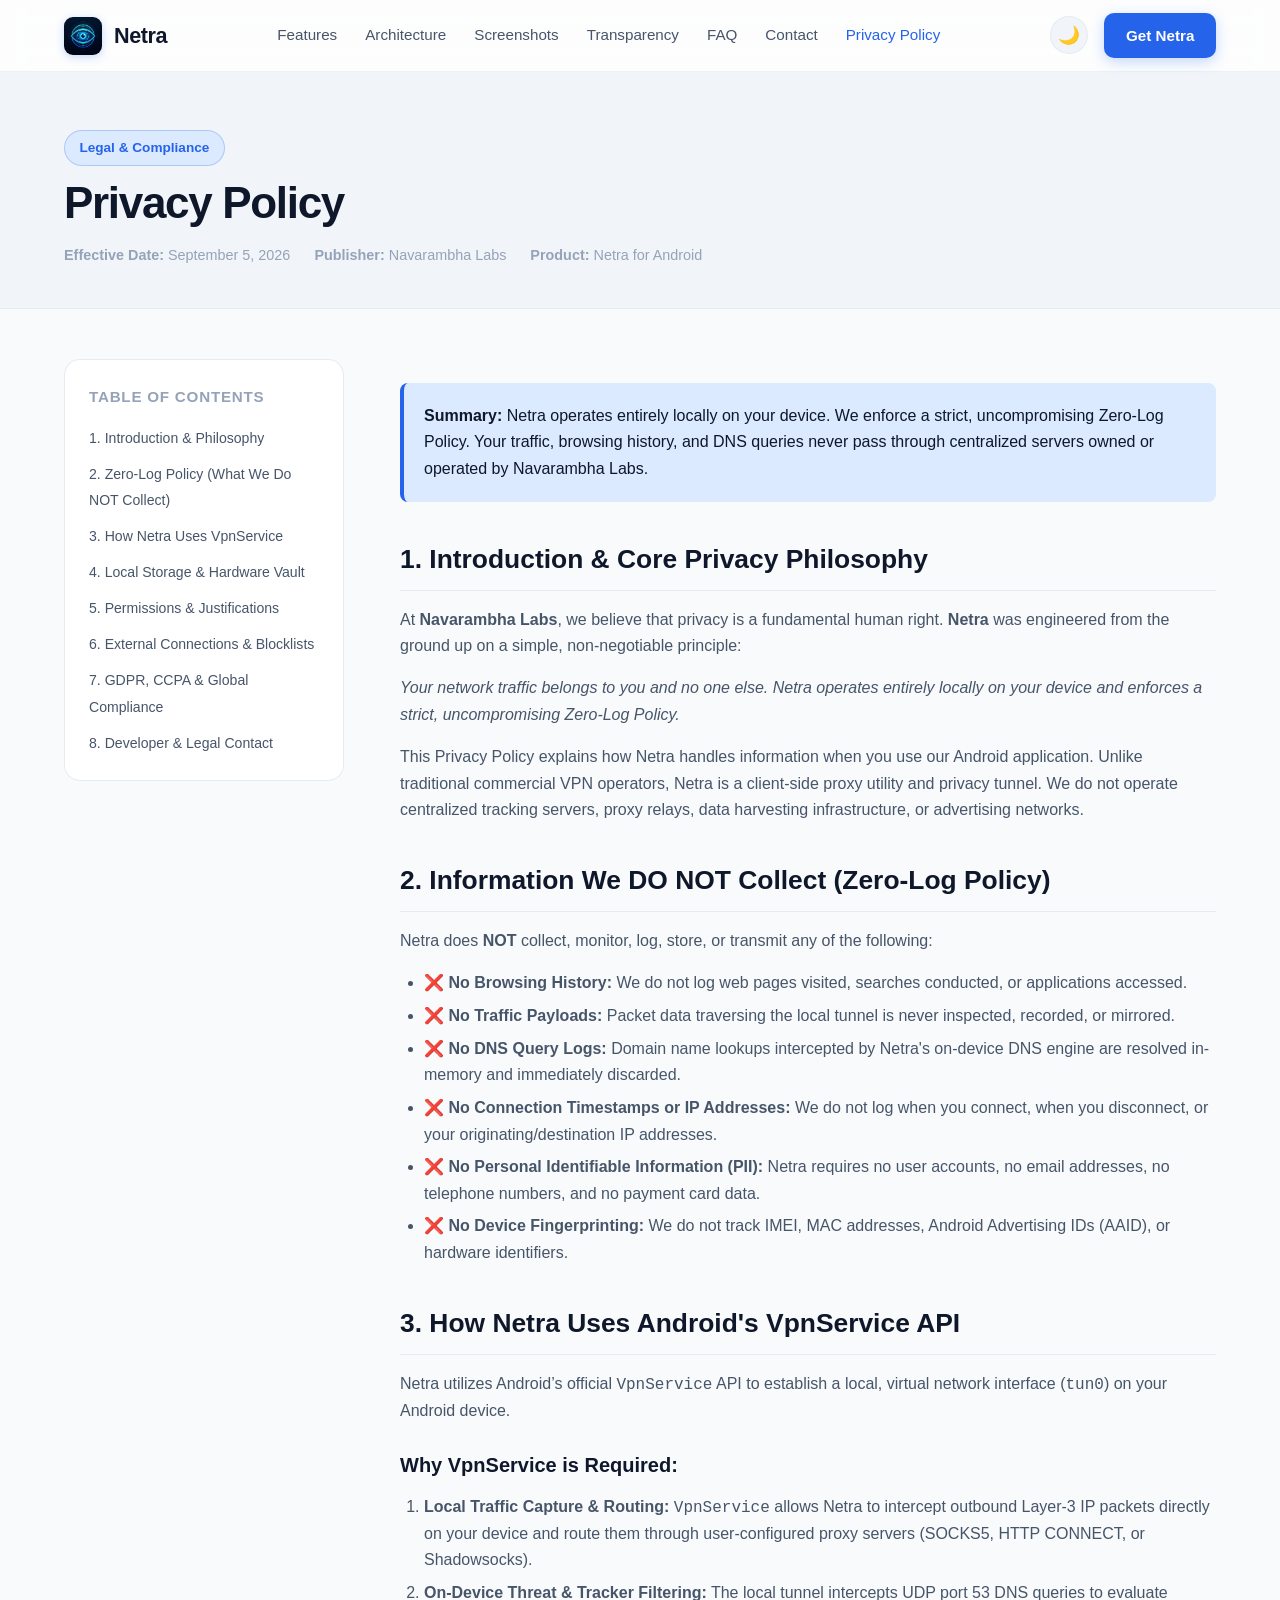
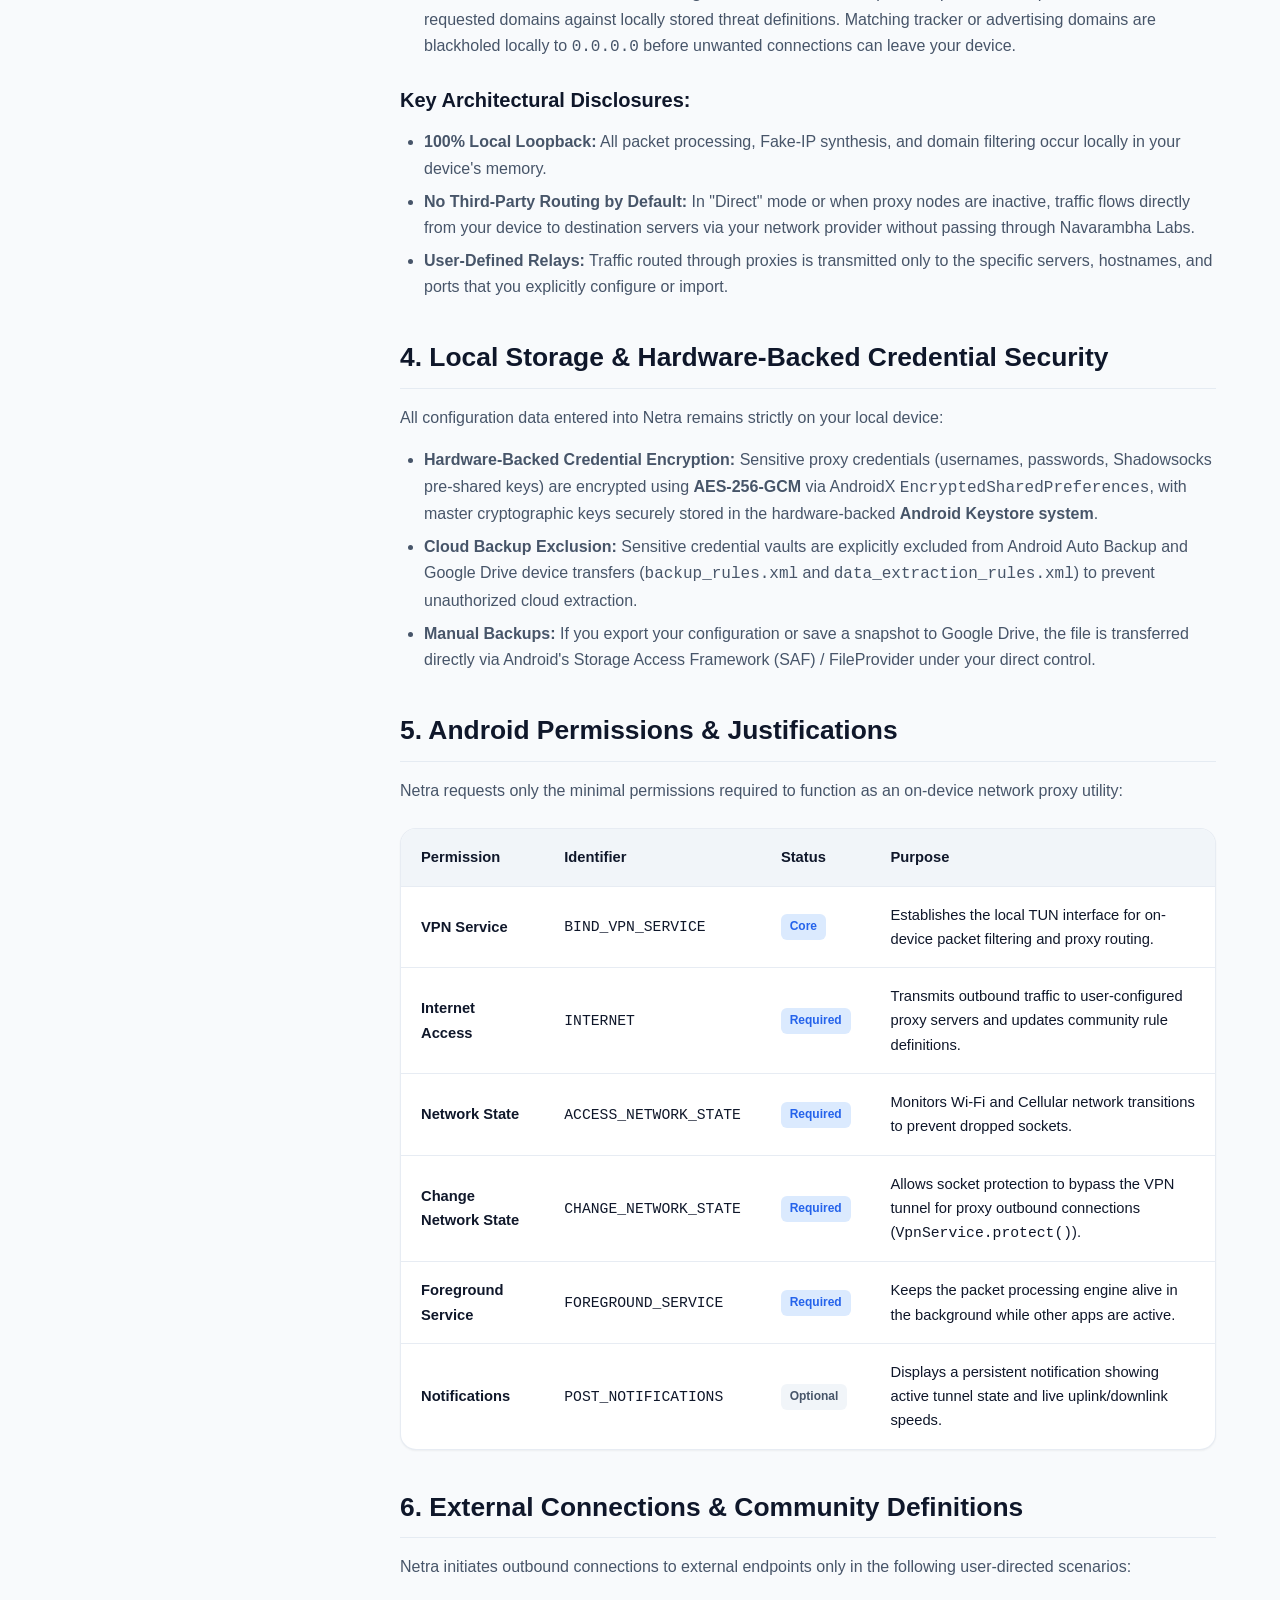
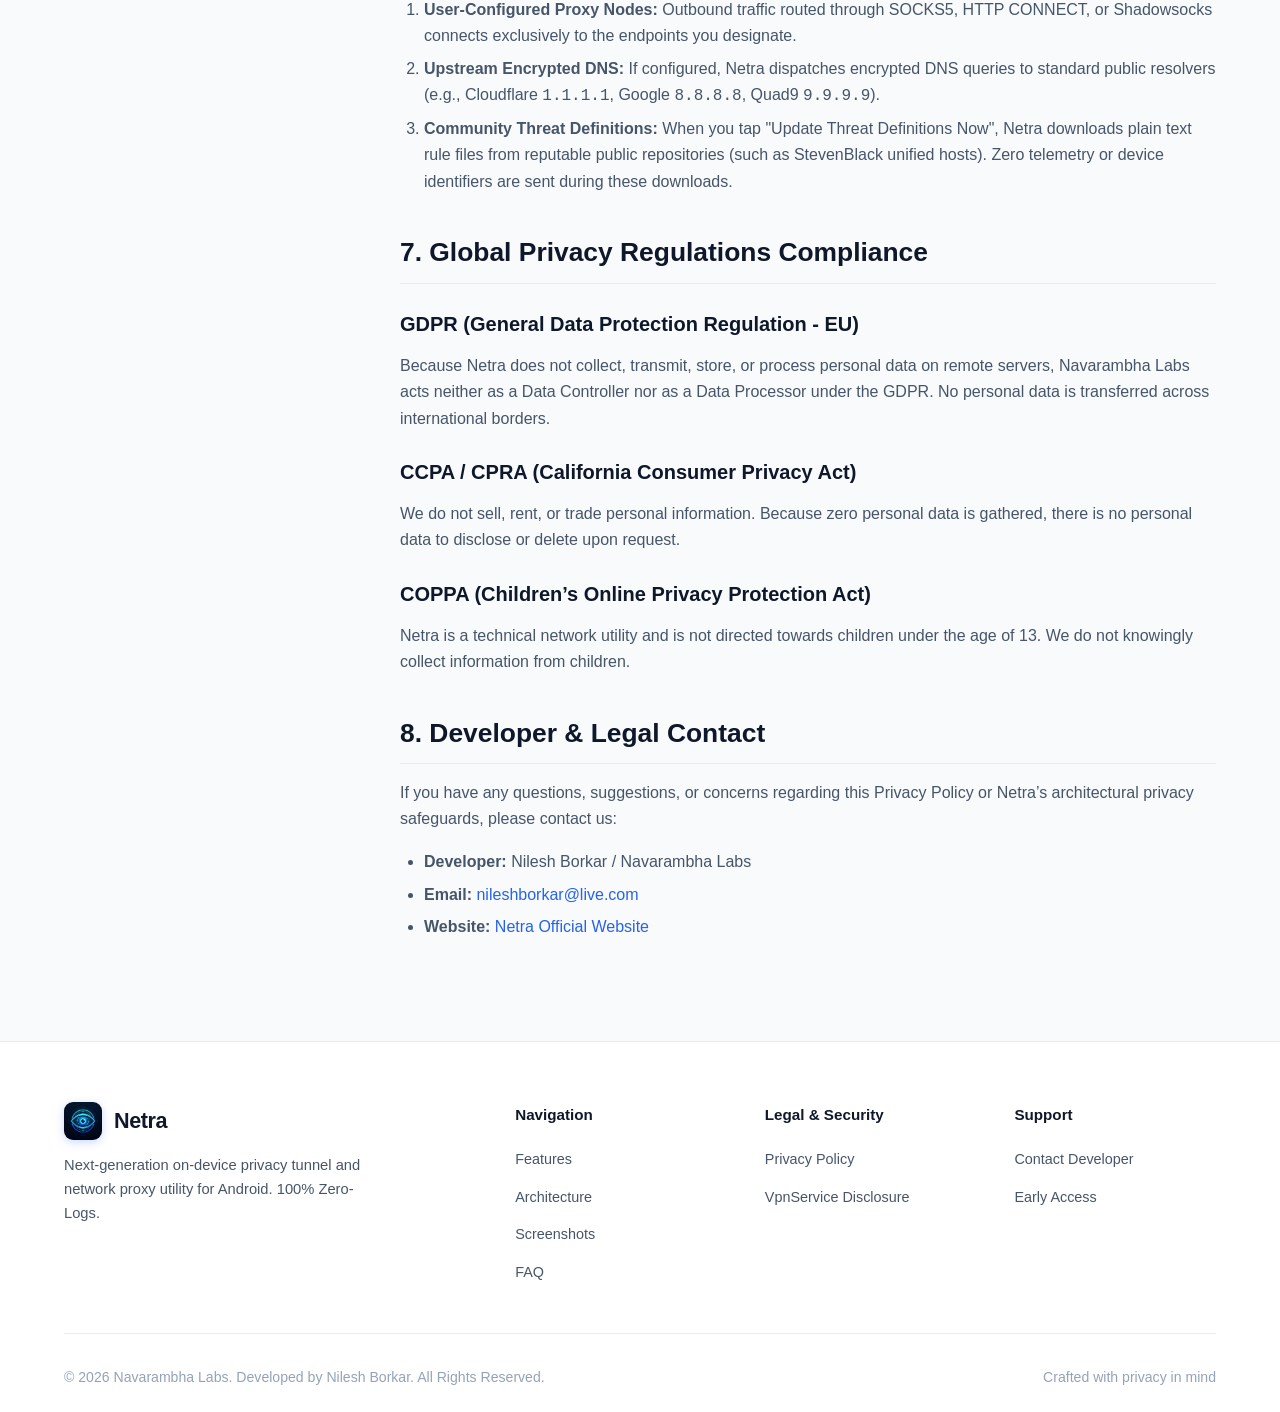
==== privacy.html @ 2120c1e3 "feat: initial release of Netra official website and privacy policy" ====
<!DOCTYPE html>
<html lang="en">
<head>
  <meta charset="UTF-8">
  <meta name="viewport" content="width=device-width, initial-scale=1.0">
  <title>Privacy Policy — Netra Privacy Tunnel & Network Proxy</title>
  <meta name="description" content="Official Privacy Policy for Netra — on-device privacy tunnel and network proxy utility for Android. Explaining our strict Zero-Logs guarantee and VpnService usage.">
  <meta name="robots" content="index, follow">
  <meta name="author" content="Navarambha Labs">
  <link rel="canonical" href="https://nborkar88.github.io/netra-site/privacy.html">

  <!-- Open Graph -->
  <meta property="og:type" content="website">
  <meta property="og:title" content="Netra Privacy Policy — Zero-Logs & On-Device Security">
  <meta property="og:description" content="Netra operates 100% locally on your device with hardware credential encryption and strict zero logging.">
  <meta property="og:url" content="https://nborkar88.github.io/netra-site/privacy.html">
  <meta property="og:image" content="https://nborkar88.github.io/netra-site/assets/icon_512.png">

  <!-- Favicon -->
  <link rel="icon" type="image/png" href="assets/icon_512.png">
  <link rel="stylesheet" href="css/style.css">
</head>
<body>

  <!-- Navigation Bar -->
  <header class="navbar">
    <div class="container">
      <a href="index.html" class="brand">
        <img src="assets/icon_512.png" alt="Netra Icon" class="brand-icon">
        <span>Netra</span>
      </a>

      <nav>
        <ul class="nav-links" id="navLinks">
          <li><a href="index.html#features">Features</a></li>
          <li><a href="index.html#architecture">Architecture</a></li>
          <li><a href="index.html#screenshots">Screenshots</a></li>
          <li><a href="index.html#transparency">Transparency</a></li>
          <li><a href="index.html#faq">FAQ</a></li>
          <li><a href="index.html#contact">Contact</a></li>
          <li><a href="privacy.html" class="active">Privacy Policy</a></li>
        </ul>
      </nav>

      <div class="nav-actions">
        <button id="themeToggleBtn" class="theme-toggle-btn" aria-label="Toggle Theme">🌙</button>
        <a href="index.html#download" class="btn btn-primary">Get Netra</a>
        <button id="mobileToggle" class="mobile-toggle" aria-label="Toggle navigation">☰</button>
      </div>
    </div>
  </header>

  <!-- Legal Header -->
  <section class="legal-header">
    <div class="container">
      <div class="badge-pill">Legal & Compliance</div>
      <h1 class="hero-title" style="margin-top: 0.75rem; font-size: 2.75rem;">Privacy Policy</h1>
      <div class="legal-meta">
        <span><strong>Effective Date:</strong> September 5, 2026</span>
        <span><strong>Publisher:</strong> Navarambha Labs</span>
        <span><strong>Product:</strong> Netra for Android</span>
      </div>
    </div>
  </section>

  <!-- Legal Body -->
  <main class="legal-body">
    <div class="container">
      <div class="legal-grid">
        
        <!-- Table of Contents Sticky Sidebar -->
        <aside class="legal-toc">
          <h4>Table of Contents</h4>
          <ul>
            <li><a href="#intro">1. Introduction & Philosophy</a></li>
            <li><a href="#zerolog">2. Zero-Log Policy (What We Do NOT Collect)</a></li>
            <li><a href="#vpnservice">3. How Netra Uses VpnService</a></li>
            <li><a href="#security">4. Local Storage & Hardware Vault</a></li>
            <li><a href="#permissions">5. Permissions & Justifications</a></li>
            <li><a href="#thirdparty">6. External Connections & Blocklists</a></li>
            <li><a href="#regulations">7. GDPR, CCPA & Global Compliance</a></li>
            <li><a href="#contact">8. Developer & Legal Contact</a></li>
          </ul>
        </aside>

        <!-- Content Area -->
        <article class="legal-content">
          
          <div class="callout-box">
            <strong>Summary:</strong> Netra operates entirely locally on your device. We enforce a strict, uncompromising Zero-Log Policy. Your traffic, browsing history, and DNS queries never pass through centralized servers owned or operated by Navarambha Labs.
          </div>

          <h2 id="intro">1. Introduction & Core Privacy Philosophy</h2>
          <p>At <strong>Navarambha Labs</strong>, we believe that privacy is a fundamental human right. <strong>Netra</strong> was engineered from the ground up on a simple, non-negotiable principle:</p>
          <p><em>Your network traffic belongs to you and no one else. Netra operates entirely locally on your device and enforces a strict, uncompromising Zero-Log Policy.</em></p>
          <p>This Privacy Policy explains how Netra handles information when you use our Android application. Unlike traditional commercial VPN operators, Netra is a client-side proxy utility and privacy tunnel. We do not operate centralized tracking servers, proxy relays, data harvesting infrastructure, or advertising networks.</p>

          <h2 id="zerolog">2. Information We DO NOT Collect (Zero-Log Policy)</h2>
          <p>Netra does <strong>NOT</strong> collect, monitor, log, store, or transmit any of the following:</p>
          <ul>
            <li>❌ <strong>No Browsing History:</strong> We do not log web pages visited, searches conducted, or applications accessed.</li>
            <li>❌ <strong>No Traffic Payloads:</strong> Packet data traversing the local tunnel is never inspected, recorded, or mirrored.</li>
            <li>❌ <strong>No DNS Query Logs:</strong> Domain name lookups intercepted by Netra's on-device DNS engine are resolved in-memory and immediately discarded.</li>
            <li>❌ <strong>No Connection Timestamps or IP Addresses:</strong> We do not log when you connect, when you disconnect, or your originating/destination IP addresses.</li>
            <li>❌ <strong>No Personal Identifiable Information (PII):</strong> Netra requires no user accounts, no email addresses, no telephone numbers, and no payment card data.</li>
            <li>❌ <strong>No Device Fingerprinting:</strong> We do not track IMEI, MAC addresses, Android Advertising IDs (AAID), or hardware identifiers.</li>
          </ul>

          <h2 id="vpnservice">3. How Netra Uses Android's VpnService API</h2>
          <p>Netra utilizes Android’s official <code>VpnService</code> API to establish a local, virtual network interface (<code>tun0</code>) on your Android device.</p>
          
          <h3>Why VpnService is Required:</h3>
          <ol>
            <li><strong>Local Traffic Capture & Routing:</strong> <code>VpnService</code> allows Netra to intercept outbound Layer-3 IP packets directly on your device and route them through user-configured proxy servers (SOCKS5, HTTP CONNECT, or Shadowsocks).</li>
            <li><strong>On-Device Threat & Tracker Filtering:</strong> The local tunnel intercepts UDP port 53 DNS queries to evaluate requested domains against locally stored threat definitions. Matching tracker or advertising domains are blackholed locally to <code>0.0.0.0</code> before unwanted connections can leave your device.</li>
          </ol>

          <h3>Key Architectural Disclosures:</h3>
          <ul>
            <li><strong>100% Local Loopback:</strong> All packet processing, Fake-IP synthesis, and domain filtering occur locally in your device's memory.</li>
            <li><strong>No Third-Party Routing by Default:</strong> In "Direct" mode or when proxy nodes are inactive, traffic flows directly from your device to destination servers via your network provider without passing through Navarambha Labs.</li>
            <li><strong>User-Defined Relays:</strong> Traffic routed through proxies is transmitted only to the specific servers, hostnames, and ports that you explicitly configure or import.</li>
          </ul>

          <h2 id="security">4. Local Storage & Hardware-Backed Credential Security</h2>
          <p>All configuration data entered into Netra remains strictly on your local device:</p>
          <ul>
            <li><strong>Hardware-Backed Credential Encryption:</strong> Sensitive proxy credentials (usernames, passwords, Shadowsocks pre-shared keys) are encrypted using <strong>AES-256-GCM</strong> via AndroidX <code>EncryptedSharedPreferences</code>, with master cryptographic keys securely stored in the hardware-backed <strong>Android Keystore system</strong>.</li>
            <li><strong>Cloud Backup Exclusion:</strong> Sensitive credential vaults are explicitly excluded from Android Auto Backup and Google Drive device transfers (<code>backup_rules.xml</code> and <code>data_extraction_rules.xml</code>) to prevent unauthorized cloud extraction.</li>
            <li><strong>Manual Backups:</strong> If you export your configuration or save a snapshot to Google Drive, the file is transferred directly via Android's Storage Access Framework (SAF) / FileProvider under your direct control.</li>
          </ul>

          <h2 id="permissions">5. Android Permissions & Justifications</h2>
          <p>Netra requests only the minimal permissions required to function as an on-device network proxy utility:</p>

          <div class="table-wrapper">
            <table>
              <thead>
                <tr>
                  <th>Permission</th>
                  <th>Identifier</th>
                  <th>Status</th>
                  <th>Purpose</th>
                </tr>
              </thead>
              <tbody>
                <tr>
                  <td><strong>VPN Service</strong></td>
                  <td><code>BIND_VPN_SERVICE</code></td>
                  <td><span class="badge-tag badge-required">Core</span></td>
                  <td>Establishes the local TUN interface for on-device packet filtering and proxy routing.</td>
                </tr>
                <tr>
                  <td><strong>Internet Access</strong></td>
                  <td><code>INTERNET</code></td>
                  <td><span class="badge-tag badge-required">Required</span></td>
                  <td>Transmits outbound traffic to user-configured proxy servers and updates community rule definitions.</td>
                </tr>
                <tr>
                  <td><strong>Network State</strong></td>
                  <td><code>ACCESS_NETWORK_STATE</code></td>
                  <td><span class="badge-tag badge-required">Required</span></td>
                  <td>Monitors Wi-Fi and Cellular network transitions to prevent dropped sockets.</td>
                </tr>
                <tr>
                  <td><strong>Change Network State</strong></td>
                  <td><code>CHANGE_NETWORK_STATE</code></td>
                  <td><span class="badge-tag badge-required">Required</span></td>
                  <td>Allows socket protection to bypass the VPN tunnel for proxy outbound connections (<code>VpnService.protect()</code>).</td>
                </tr>
                <tr>
                  <td><strong>Foreground Service</strong></td>
                  <td><code>FOREGROUND_SERVICE</code></td>
                  <td><span class="badge-tag badge-required">Required</span></td>
                  <td>Keeps the packet processing engine alive in the background while other apps are active.</td>
                </tr>
                <tr>
                  <td><strong>Notifications</strong></td>
                  <td><code>POST_NOTIFICATIONS</code></td>
                  <td><span class="badge-tag badge-optional">Optional</span></td>
                  <td>Displays a persistent notification showing active tunnel state and live uplink/downlink speeds.</td>
                </tr>
              </tbody>
            </table>
          </div>

          <h2 id="thirdparty">6. External Connections & Community Definitions</h2>
          <p>Netra initiates outbound connections to external endpoints only in the following user-directed scenarios:</p>
          <ol>
            <li><strong>User-Configured Proxy Nodes:</strong> Outbound traffic routed through SOCKS5, HTTP CONNECT, or Shadowsocks connects exclusively to the endpoints you designate.</li>
            <li><strong>Upstream Encrypted DNS:</strong> If configured, Netra dispatches encrypted DNS queries to standard public resolvers (e.g., Cloudflare <code>1.1.1.1</code>, Google <code>8.8.8.8</code>, Quad9 <code>9.9.9.9</code>).</li>
            <li><strong>Community Threat Definitions:</strong> When you tap "Update Threat Definitions Now", Netra downloads plain text rule files from reputable public repositories (such as StevenBlack unified hosts). Zero telemetry or device identifiers are sent during these downloads.</li>
          </ol>

          <h2 id="regulations">7. Global Privacy Regulations Compliance</h2>
          
          <h3>GDPR (General Data Protection Regulation - EU)</h3>
          <p>Because Netra does not collect, transmit, store, or process personal data on remote servers, Navarambha Labs acts neither as a Data Controller nor as a Data Processor under the GDPR. No personal data is transferred across international borders.</p>

          <h3>CCPA / CPRA (California Consumer Privacy Act)</h3>
          <p>We do not sell, rent, or trade personal information. Because zero personal data is gathered, there is no personal data to disclose or delete upon request.</p>

          <h3>COPPA (Children’s Online Privacy Protection Act)</h3>
          <p>Netra is a technical network utility and is not directed towards children under the age of 13. We do not knowingly collect information from children.</p>

          <h2 id="contact">8. Developer & Legal Contact</h2>
          <p>If you have any questions, suggestions, or concerns regarding this Privacy Policy or Netra’s architectural privacy safeguards, please contact us:</p>
          <ul>
            <li><strong>Developer:</strong> Nilesh Borkar / Navarambha Labs</li>
            <li><strong>Email:</strong> <a href="mailto:nileshborkar@live.com">nileshborkar@live.com</a></li>
            <li><strong>Website:</strong> <a href="index.html">Netra Official Website</a></li>
          </ul>

        </article>
      </div>
    </div>
  </main>

  <!-- Footer -->
  <footer>
    <div class="container">
      <div class="footer-grid">
        <div class="footer-brand">
          <div class="brand">
            <img src="assets/icon_512.png" alt="Netra Icon" class="brand-icon">
            <span>Netra</span>
          </div>
          <p>Next-generation on-device privacy tunnel and network proxy utility for Android. 100% Zero-Logs.</p>
        </div>

        <div class="footer-col">
          <h5>Navigation</h5>
          <ul>
            <li><a href="index.html#features">Features</a></li>
            <li><a href="index.html#architecture">Architecture</a></li>
            <li><a href="index.html#screenshots">Screenshots</a></li>
            <li><a href="index.html#faq">FAQ</a></li>
          </ul>
        </div>

        <div class="footer-col">
          <h5>Legal & Security</h5>
          <ul>
            <li><a href="privacy.html">Privacy Policy</a></li>
            <li><a href="index.html#transparency">VpnService Disclosure</a></li>
          </ul>
        </div>

        <div class="footer-col">
          <h5>Support</h5>
          <ul>
            <li><a href="mailto:nileshborkar@live.com">Contact Developer</a></li>
            <li><a href="index.html#download">Early Access</a></li>
          </ul>
        </div>
      </div>

      <div class="footer-bottom">
        <p>&copy; 2026 Navarambha Labs. Developed by Nilesh Borkar. All Rights Reserved.</p>
        <p>Crafted with privacy in mind</p>
      </div>
    </div>
  </footer>

  <script src="js/main.js"></script>
</body>
</html>
---- css/style.css ----
/* ==========================================================================
   Netra Official Product Website & Legal Portal Stylesheet
   Author: Navarambha Labs
   ========================================================================== */

:root {
  --primary: #2563eb;
  --primary-hover: #1d4ed8;
  --primary-light: #dbeafe;
  --primary-glow: rgba(37, 99, 235, 0.25);
  --success: #10b981;
  --success-light: #d1fae5;
  --warning: #f59e0b;
  --danger: #ef4444;
  --danger-light: #fee2e2;

  /* Light Mode (Default) */
  --bg: #f8fafc;
  --surface: #ffffff;
  --surface-alt: #f1f5f9;
  --card-bg: rgba(255, 255, 255, 0.85);
  --card-border: rgba(226, 232, 240, 0.8);
  --text-primary: #0f172a;
  --text-secondary: #475569;
  --text-muted: #94a3b8;
  --shadow-sm: 0 1px 2px 0 rgba(0, 0, 0, 0.05);
  --shadow-md: 0 4px 6px -1px rgba(0, 0, 0, 0.08), 0 2px 4px -2px rgba(0, 0, 0, 0.05);
  --shadow-lg: 0 10px 15px -3px rgba(0, 0, 0, 0.08), 0 4px 6px -4px rgba(0, 0, 0, 0.04);
  --shadow-xl: 0 20px 25px -5px rgba(0, 0, 0, 0.1), 0 8px 10px -6px rgba(0, 0, 0, 0.05);
  --nav-bg: rgba(255, 255, 255, 0.82);
  --nav-border: rgba(226, 232, 240, 0.6);
  --code-bg: #e2e8f0;
}

[data-theme="dark"] {
  --bg: #0b0f19;
  --surface: #111827;
  --surface-alt: #1f2937;
  --card-bg: rgba(17, 24, 39, 0.8);
  --card-border: rgba(55, 65, 81, 0.6);
  --text-primary: #f9fafb;
  --text-secondary: #9ca3af;
  --text-muted: #6b7280;
  --shadow-sm: 0 1px 2px 0 rgba(0, 0, 0, 0.5);
  --shadow-md: 0 4px 6px -1px rgba(0, 0, 0, 0.4);
  --shadow-lg: 0 10px 15px -3px rgba(0, 0, 0, 0.5);
  --shadow-xl: 0 20px 25px -5px rgba(0, 0, 0, 0.6);
  --nav-bg: rgba(11, 15, 25, 0.85);
  --nav-border: rgba(31, 41, 55, 0.8);
  --code-bg: #1f2937;
  --primary-light: rgba(37, 99, 235, 0.2);
  --success-light: rgba(16, 185, 129, 0.2);
  --danger-light: rgba(239, 68, 68, 0.2);
}

/* Base Resets */
*, *::before, *::after {
  box-sizing: border-box;
  margin: 0;
  padding: 0;
}

html {
  scroll-behavior: smooth;
  font-size: 16px;
  -webkit-font-smoothing: antialiased;
}

body {
  font-family: -apple-system, BlinkMacSystemFont, "Segoe UI", Roboto, "Helvetica Neue", Arial, sans-serif;
  background-color: var(--bg);
  color: var(--text-primary);
  line-height: 1.65;
  transition: background-color 0.3s ease, color 0.3s ease;
  overflow-x: hidden;
}

a {
  color: var(--primary);
  text-decoration: none;
  transition: color 0.2s ease;
}

a:hover {
  color: var(--primary-hover);
}

img {
  max-width: 100%;
  height: auto;
  display: block;
}

.container {
  width: 100%;
  max-width: 1200px;
  margin: 0 auto;
  padding: 0 1.5rem;
}

/* --------------------------------------------------------------------------
   Navigation Bar
   -------------------------------------------------------------------------- */
.navbar {
  position: fixed;
  top: 0;
  left: 0;
  right: 0;
  height: 72px;
  background: var(--nav-bg);
  backdrop-filter: blur(12px);
  -webkit-backdrop-filter: blur(12px);
  border-bottom: 1px solid var(--nav-border);
  z-index: 1000;
  transition: background 0.3s ease, border-color 0.3s ease;
}

.navbar .container {
  display: flex;
  align-items: center;
  justify-content: space-between;
  height: 100%;
}

.brand {
  display: flex;
  align-items: center;
  gap: 0.75rem;
  font-size: 1.35rem;
  font-weight: 700;
  color: var(--text-primary);
  letter-spacing: -0.02em;
}

.brand-icon {
  width: 38px;
  height: 38px;
  border-radius: 9px;
  box-shadow: 0 2px 8px var(--primary-glow);
}

.nav-links {
  display: flex;
  align-items: center;
  gap: 1.75rem;
  list-style: none;
}

.nav-links a {
  color: var(--text-secondary);
  font-weight: 500;
  font-size: 0.95rem;
  transition: color 0.2s ease;
}

.nav-links a:hover,
.nav-links a.active {
  color: var(--primary);
}

.nav-actions {
  display: flex;
  align-items: center;
  gap: 1rem;
}

.theme-toggle-btn {
  background: var(--surface-alt);
  border: 1px solid var(--card-border);
  color: var(--text-primary);
  width: 38px;
  height: 38px;
  border-radius: 50%;
  display: flex;
  align-items: center;
  justify-content: center;
  cursor: pointer;
  font-size: 1.1rem;
  transition: all 0.2s ease;
}

.theme-toggle-btn:hover {
  background: var(--primary-light);
  color: var(--primary);
}

.btn {
  display: inline-flex;
  align-items: center;
  justify-content: center;
  gap: 0.5rem;
  font-weight: 600;
  font-size: 0.95rem;
  padding: 0.65rem 1.35rem;
  border-radius: 10px;
  cursor: pointer;
  transition: all 0.2s ease;
  text-decoration: none;
  border: none;
}

.btn-primary {
  background: var(--primary);
  color: #ffffff !important;
  box-shadow: 0 4px 14px var(--primary-glow);
}

.btn-primary:hover {
  background: var(--primary-hover);
  transform: translateY(-1px);
  box-shadow: 0 6px 18px var(--primary-glow);
}

.btn-secondary {
  background: var(--surface);
  color: var(--text-primary);
  border: 1px solid var(--card-border);
}

.btn-secondary:hover {
  background: var(--surface-alt);
  border-color: var(--text-muted);
}

.btn-outline {
  background: transparent;
  color: var(--primary);
  border: 1.5px solid var(--primary);
}

.btn-outline:hover {
  background: var(--primary-light);
}

.mobile-toggle {
  display: none;
  background: transparent;
  border: none;
  color: var(--text-primary);
  font-size: 1.5rem;
  cursor: pointer;
}

/* --------------------------------------------------------------------------
   Hero Section
   -------------------------------------------------------------------------- */
.hero {
  padding: 140px 0 80px;
  position: relative;
  overflow: hidden;
}

.hero::before {
  content: "";
  position: absolute;
  top: -150px;
  right: -100px;
  width: 500px;
  height: 500px;
  border-radius: 50%;
  background: radial-gradient(circle, var(--primary-glow) 0%, transparent 70%);
  pointer-events: none;
  z-index: 0;
}

.hero-grid {
  display: grid;
  grid-template-columns: 1.15fr 0.85fr;
  gap: 3.5rem;
  align-items: center;
  position: relative;
  z-index: 1;
}

.hero-content {
  display: flex;
  flex-direction: column;
  gap: 1.5rem;
}

.badge-pill {
  display: inline-flex;
  align-items: center;
  gap: 0.5rem;
  padding: 0.35rem 0.9rem;
  background: var(--primary-light);
  color: var(--primary);
  font-size: 0.85rem;
  font-weight: 600;
  border-radius: 9999px;
  width: fit-content;
  border: 1px solid var(--primary-glow);
}

.hero-title {
  font-size: 3.25rem;
  font-weight: 800;
  line-height: 1.15;
  letter-spacing: -0.03em;
}

.gradient-text {
  background: linear-gradient(135deg, #2563eb 0%, #6366f1 50%, #10b981 100%);
  -webkit-background-clip: text;
  -webkit-text-fill-color: transparent;
}

.hero-subtitle {
  font-size: 1.2rem;
  color: var(--text-secondary);
  line-height: 1.6;
}

.hero-cta {
  display: flex;
  flex-wrap: wrap;
  gap: 1rem;
  margin-top: 0.5rem;
}

.hero-metrics {
  display: grid;
  grid-template-columns: repeat(4, 1fr);
  gap: 1.25rem;
  padding-top: 1.5rem;
  border-top: 1px solid var(--card-border);
}

.metric-item {
  display: flex;
  flex-direction: column;
}

.metric-val {
  font-size: 1.6rem;
  font-weight: 800;
  color: var(--primary);
}

.metric-lbl {
  font-size: 0.8rem;
  color: var(--text-muted);
  text-transform: uppercase;
  letter-spacing: 0.05em;
  font-weight: 600;
}

/* Phone Mockup Frame */
.hero-mockup {
  display: flex;
  justify-content: center;
  position: relative;
}

.phone-frame {
  width: 290px;
  background: #1e293b;
  border: 8px solid #334155;
  border-radius: 42px;
  box-shadow: var(--shadow-xl), 0 25px 50px -12px rgba(37, 99, 235, 0.25);
  overflow: hidden;
  position: relative;
}

.phone-screen {
  width: 100%;
  height: auto;
  border-radius: 34px;
}

/* --------------------------------------------------------------------------
   Section Common
   -------------------------------------------------------------------------- */
section {
  padding: 80px 0;
  position: relative;
}

.section-header {
  text-align: center;
  max-width: 720px;
  margin: 0 auto 3.5rem;
}

.section-header h2 {
  font-size: 2.35rem;
  font-weight: 800;
  letter-spacing: -0.02em;
  margin-bottom: 1rem;
}

.section-header p {
  font-size: 1.15rem;
  color: var(--text-secondary);
}

/* --------------------------------------------------------------------------
   Features Grid
   -------------------------------------------------------------------------- */
.features-grid {
  display: grid;
  grid-template-columns: repeat(auto-fit, minmax(340px, 1fr));
  gap: 1.75rem;
}

.feature-card {
  background: var(--card-bg);
  border: 1px solid var(--card-border);
  border-radius: 18px;
  padding: 2rem;
  backdrop-filter: blur(8px);
  box-shadow: var(--shadow-sm);
  transition: transform 0.25s ease, box-shadow 0.25s ease, border-color 0.25s ease;
  display: flex;
  flex-direction: column;
  gap: 1rem;
}

.feature-card:hover {
  transform: translateY(-4px);
  box-shadow: var(--shadow-lg);
  border-color: var(--primary);
}

.feature-icon-wrapper {
  width: 52px;
  height: 52px;
  border-radius: 14px;
  display: flex;
  align-items: center;
  justify-content: center;
  font-size: 1.5rem;
}

.icon-blue { background: var(--primary-light); color: var(--primary); }
.icon-green { background: var(--success-light); color: var(--success); }
.icon-red { background: var(--danger-light); color: var(--danger); }
.icon-purple { background: rgba(99, 102, 241, 0.18); color: #6366f1; }
.icon-orange { background: rgba(245, 158, 11, 0.18); color: #f59e0b; }
.icon-cyan { background: rgba(6, 182, 212, 0.18); color: #06b6d4; }

.feature-card h3 {
  font-size: 1.25rem;
  font-weight: 700;
}

.feature-card p {
  color: var(--text-secondary);
  font-size: 0.95rem;
  line-height: 1.6;
}

.feature-tag {
  align-self: flex-start;
  margin-top: auto;
  font-size: 0.75rem;
  font-weight: 700;
  text-transform: uppercase;
  padding: 0.25rem 0.6rem;
  border-radius: 6px;
  background: var(--surface-alt);
  color: var(--text-muted);
}

/* --------------------------------------------------------------------------
   Architecture Pipeline Visual
   -------------------------------------------------------------------------- */
.arch-card {
  background: var(--surface);
  border: 1px solid var(--card-border);
  border-radius: 20px;
  padding: 2.5rem;
  box-shadow: var(--shadow-md);
}

.pipeline-diagram {
  display: flex;
  flex-wrap: wrap;
  align-items: center;
  justify-content: space-between;
  gap: 1rem;
  margin-top: 2rem;
}

.pipeline-step {
  flex: 1;
  min-width: 170px;
  background: var(--surface-alt);
  border: 1px solid var(--card-border);
  border-radius: 14px;
  padding: 1.25rem;
  text-align: center;
}

.pipeline-step .step-num {
  font-size: 0.75rem;
  font-weight: 700;
  color: var(--primary);
  text-transform: uppercase;
}

.pipeline-step h4 {
  font-size: 1.05rem;
  margin: 0.4rem 0;
}

.pipeline-step p {
  font-size: 0.82rem;
  color: var(--text-secondary);
}

.pipeline-arrow {
  font-size: 1.4rem;
  color: var(--primary);
  font-weight: bold;
}

/* --------------------------------------------------------------------------
   Screenshots Gallery
   -------------------------------------------------------------------------- */
.gallery-nav {
  display: flex;
  justify-content: center;
  gap: 0.75rem;
  margin-bottom: 2.5rem;
  flex-wrap: wrap;
}

.gallery-tab {
  padding: 0.6rem 1.25rem;
  border-radius: 30px;
  background: var(--surface-alt);
  border: 1px solid var(--card-border);
  color: var(--text-secondary);
  font-weight: 600;
  font-size: 0.9rem;
  cursor: pointer;
  transition: all 0.2s ease;
}

.gallery-tab.active,
.gallery-tab:hover {
  background: var(--primary);
  color: #ffffff;
  border-color: var(--primary);
}

.screenshots-grid {
  display: grid;
  grid-template-columns: repeat(auto-fit, minmax(240px, 1fr));
  gap: 2rem;
  align-items: start;
}

.screenshot-card {
  background: var(--card-bg);
  border: 1px solid var(--card-border);
  border-radius: 24px;
  padding: 1rem;
  box-shadow: var(--shadow-md);
  text-align: center;
  transition: transform 0.25s ease, box-shadow 0.25s ease;
  cursor: pointer;
}

.screenshot-card:hover {
  transform: translateY(-5px);
  box-shadow: var(--shadow-xl);
}

.screenshot-card img {
  border-radius: 16px;
  width: 100%;
  object-fit: cover;
  border: 1px solid var(--card-border);
}

.screenshot-card figcaption {
  margin-top: 1rem;
  font-size: 0.95rem;
  font-weight: 600;
  color: var(--text-primary);
}

.screenshot-card .caption-sub {
  font-size: 0.8rem;
  color: var(--text-muted);
  font-weight: 400;
}

/* --------------------------------------------------------------------------
   Modal Lightbox
   -------------------------------------------------------------------------- */
.lightbox-modal {
  display: none;
  position: fixed;
  top: 0;
  left: 0;
  width: 100%;
  height: 100%;
  background: rgba(0, 0, 0, 0.85);
  backdrop-filter: blur(8px);
  z-index: 2000;
  align-items: center;
  justify-content: center;
  padding: 2rem;
}

.lightbox-modal.open {
  display: flex;
}

.lightbox-content {
  max-width: 90vw;
  max-height: 90vh;
  position: relative;
}

.lightbox-content img {
  max-width: 100%;
  max-height: 85vh;
  border-radius: 16px;
  box-shadow: 0 20px 40px rgba(0, 0, 0, 0.5);
}

.lightbox-close {
  position: absolute;
  top: -45px;
  right: 0;
  background: transparent;
  border: none;
  color: #ffffff;
  font-size: 2rem;
  cursor: pointer;
}

/* --------------------------------------------------------------------------
   Google Play Compliance & Transparency Table
   -------------------------------------------------------------------------- */
.table-wrapper {
  overflow-x: auto;
  border-radius: 16px;
  border: 1px solid var(--card-border);
  box-shadow: var(--shadow-sm);
  background: var(--surface);
  margin-top: 1.5rem;
}

table {
  width: 100%;
  border-collapse: collapse;
  text-align: left;
}

th, td {
  padding: 1rem 1.25rem;
  border-bottom: 1px solid var(--card-border);
  font-size: 0.92rem;
}

th {
  background: var(--surface-alt);
  font-weight: 700;
  color: var(--text-primary);
}

tr:last-child td {
  border-bottom: none;
}

.badge-tag {
  display: inline-block;
  padding: 0.2rem 0.55rem;
  font-size: 0.75rem;
  font-weight: 600;
  border-radius: 6px;
}

.badge-required { background: var(--primary-light); color: var(--primary); }
.badge-optional { background: var(--surface-alt); color: var(--text-secondary); }

/* --------------------------------------------------------------------------
   FAQ Section (Accordion)
   -------------------------------------------------------------------------- */
.faq-list {
  max-width: 820px;
  margin: 0 auto;
  display: flex;
  flex-direction: column;
  gap: 1rem;
}

.faq-item {
  background: var(--surface);
  border: 1px solid var(--card-border);
  border-radius: 14px;
  overflow: hidden;
  transition: border-color 0.2s ease;
}

.faq-question {
  width: 100%;
  padding: 1.25rem 1.5rem;
  text-align: left;
  background: none;
  border: none;
  font-size: 1.05rem;
  font-weight: 600;
  color: var(--text-primary);
  cursor: pointer;
  display: flex;
  align-items: center;
  justify-content: space-between;
  gap: 1rem;
}

.faq-icon {
  font-size: 1.2rem;
  transition: transform 0.25s ease;
  color: var(--primary);
}

.faq-answer {
  max-height: 0;
  overflow: hidden;
  padding: 0 1.5rem;
  transition: max-height 0.3s ease, padding 0.3s ease;
  color: var(--text-secondary);
  font-size: 0.95rem;
  line-height: 1.6;
}

.faq-item.active .faq-answer {
  max-height: 300px;
  padding: 0 1.5rem 1.25rem;
}

.faq-item.active .faq-icon {
  transform: rotate(45deg);
}

/* --------------------------------------------------------------------------
   About & Contact Us
   -------------------------------------------------------------------------- */
.contact-grid {
  display: grid;
  grid-template-columns: 1fr 1fr;
  gap: 3rem;
  align-items: start;
}

.contact-info {
  display: flex;
  flex-direction: column;
  gap: 1.5rem;
}

.contact-card {
  display: flex;
  align-items: center;
  gap: 1.25rem;
  padding: 1.25rem;
  background: var(--surface);
  border: 1px solid var(--card-border);
  border-radius: 14px;
}

.contact-card-icon {
  width: 48px;
  height: 48px;
  border-radius: 12px;
  display: flex;
  align-items: center;
  justify-content: center;
  background: var(--primary-light);
  color: var(--primary);
  font-size: 1.3rem;
}

.contact-form {
  background: var(--surface);
  border: 1px solid var(--card-border);
  border-radius: 18px;
  padding: 2rem;
  display: flex;
  flex-direction: column;
  gap: 1.25rem;
  box-shadow: var(--shadow-sm);
}

.form-group {
  display: flex;
  flex-direction: column;
  gap: 0.4rem;
}

.form-group label {
  font-size: 0.88rem;
  font-weight: 600;
  color: var(--text-primary);
}

.form-control {
  width: 100%;
  padding: 0.75rem 1rem;
  border-radius: 10px;
  border: 1px solid var(--card-border);
  background: var(--bg);
  color: var(--text-primary);
  font-size: 0.95rem;
  font-family: inherit;
  transition: border-color 0.2s ease;
}

.form-control:focus {
  outline: none;
  border-color: var(--primary);
  box-shadow: 0 0 0 3px var(--primary-glow);
}

textarea.form-control {
  min-height: 120px;
  resize: vertical;
}

/* --------------------------------------------------------------------------
   Privacy Policy Page Specifics
   -------------------------------------------------------------------------- */
.legal-header {
  padding: 130px 0 40px;
  background: var(--surface-alt);
  border-bottom: 1px solid var(--card-border);
}

.legal-meta {
  display: flex;
  gap: 1.5rem;
  margin-top: 1rem;
  font-size: 0.9rem;
  color: var(--text-muted);
}

.legal-body {
  padding: 50px 0 80px;
}

.legal-grid {
  display: grid;
  grid-template-columns: 280px 1fr;
  gap: 3.5rem;
  align-items: start;
}

.legal-toc {
  position: sticky;
  top: 100px;
  background: var(--surface);
  border: 1px solid var(--card-border);
  border-radius: 16px;
  padding: 1.5rem;
}

.legal-toc h4 {
  font-size: 0.95rem;
  text-transform: uppercase;
  letter-spacing: 0.05em;
  margin-bottom: 1rem;
  color: var(--text-muted);
}

.legal-toc ul {
  list-style: none;
  display: flex;
  flex-direction: column;
  gap: 0.6rem;
}

.legal-toc a {
  font-size: 0.88rem;
  color: var(--text-secondary);
}

.legal-toc a:hover {
  color: var(--primary);
}

.legal-content h2 {
  font-size: 1.65rem;
  margin: 2.25rem 0 1rem;
  padding-bottom: 0.5rem;
  border-bottom: 1px solid var(--card-border);
}

.legal-content h3 {
  font-size: 1.25rem;
  margin: 1.5rem 0 0.75rem;
}

.legal-content p {
  margin-bottom: 1rem;
  color: var(--text-secondary);
}

.legal-content ul, .legal-content ol {
  margin: 0.5rem 0 1.25rem 1.5rem;
  color: var(--text-secondary);
}

.legal-content li {
  margin-bottom: 0.4rem;
}

.callout-box {
  background: var(--primary-light);
  border-left: 4px solid var(--primary);
  border-radius: 8px;
  padding: 1.25rem;
  margin: 1.5rem 0;
  color: var(--text-primary);
  font-weight: 500;
}

/* --------------------------------------------------------------------------
   Footer
   -------------------------------------------------------------------------- */
footer {
  background: var(--surface);
  border-top: 1px solid var(--card-border);
  padding: 60px 0 30px;
}

.footer-grid {
  display: grid;
  grid-template-columns: 2fr 1fr 1fr 1fr;
  gap: 3rem;
  margin-bottom: 3rem;
}

.footer-brand p {
  margin-top: 0.8rem;
  color: var(--text-secondary);
  font-size: 0.92rem;
  max-width: 320px;
}

.footer-col h5 {
  font-size: 0.95rem;
  font-weight: 700;
  margin-bottom: 1.2rem;
  color: var(--text-primary);
}

.footer-col ul {
  list-style: none;
  display: flex;
  flex-direction: column;
  gap: 0.7rem;
}

.footer-col a {
  color: var(--text-secondary);
  font-size: 0.9rem;
}

.footer-col a:hover {
  color: var(--primary);
}

.footer-bottom {
  padding-top: 2rem;
  border-top: 1px solid var(--card-border);
  display: flex;
  justify-content: space-between;
  align-items: center;
  font-size: 0.88rem;
  color: var(--text-muted);
  flex-wrap: wrap;
  gap: 1rem;
}

/* --------------------------------------------------------------------------
   Mobile Responsiveness
   -------------------------------------------------------------------------- */
@media (max-width: 992px) {
  .hero-grid {
    grid-template-columns: 1fr;
    text-align: center;
  }
  .hero-content {
    align-items: center;
  }
  .hero-cta {
    justify-content: center;
  }
  .hero-metrics {
    grid-template-columns: repeat(2, 1fr);
    width: 100%;
  }
  .contact-grid,
  .legal-grid {
    grid-template-columns: 1fr;
  }
  .legal-toc {
    display: none;
  }
  .footer-grid {
    grid-template-columns: 1fr 1fr;
  }
}

@media (max-width: 768px) {
  .mobile-toggle {
    display: block;
  }
  .nav-links {
    display: none;
    position: absolute;
    top: 72px;
    left: 0;
    right: 0;
    background: var(--surface);
    border-bottom: 1px solid var(--card-border);
    flex-direction: column;
    padding: 1.5rem;
    gap: 1.2rem;
    box-shadow: var(--shadow-lg);
  }
  .nav-links.open {
    display: flex;
  }
  .hero-title {
    font-size: 2.25rem;
  }
  .pipeline-diagram {
    flex-direction: column;
  }
  .pipeline-arrow {
    transform: rotate(90deg);
  }
  .footer-grid {
    grid-template-columns: 1fr;
    gap: 2rem;
  }
}
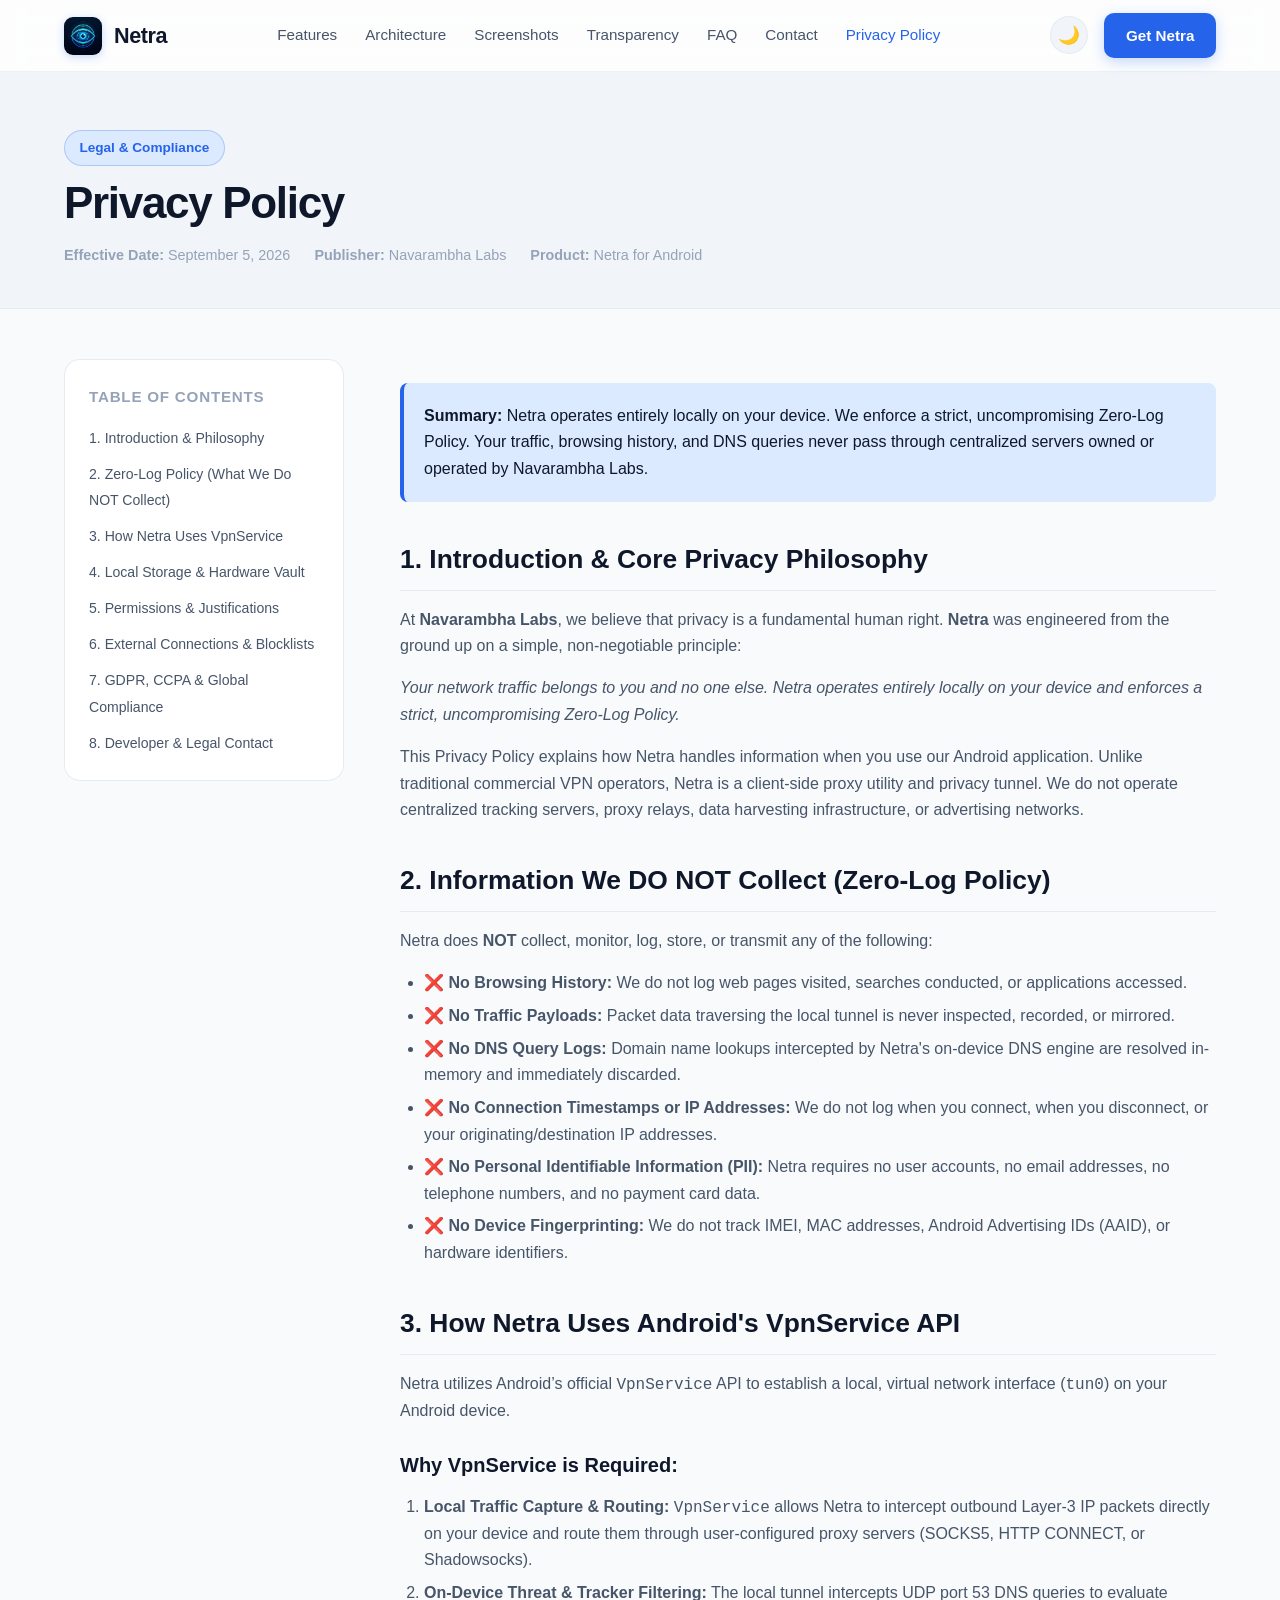
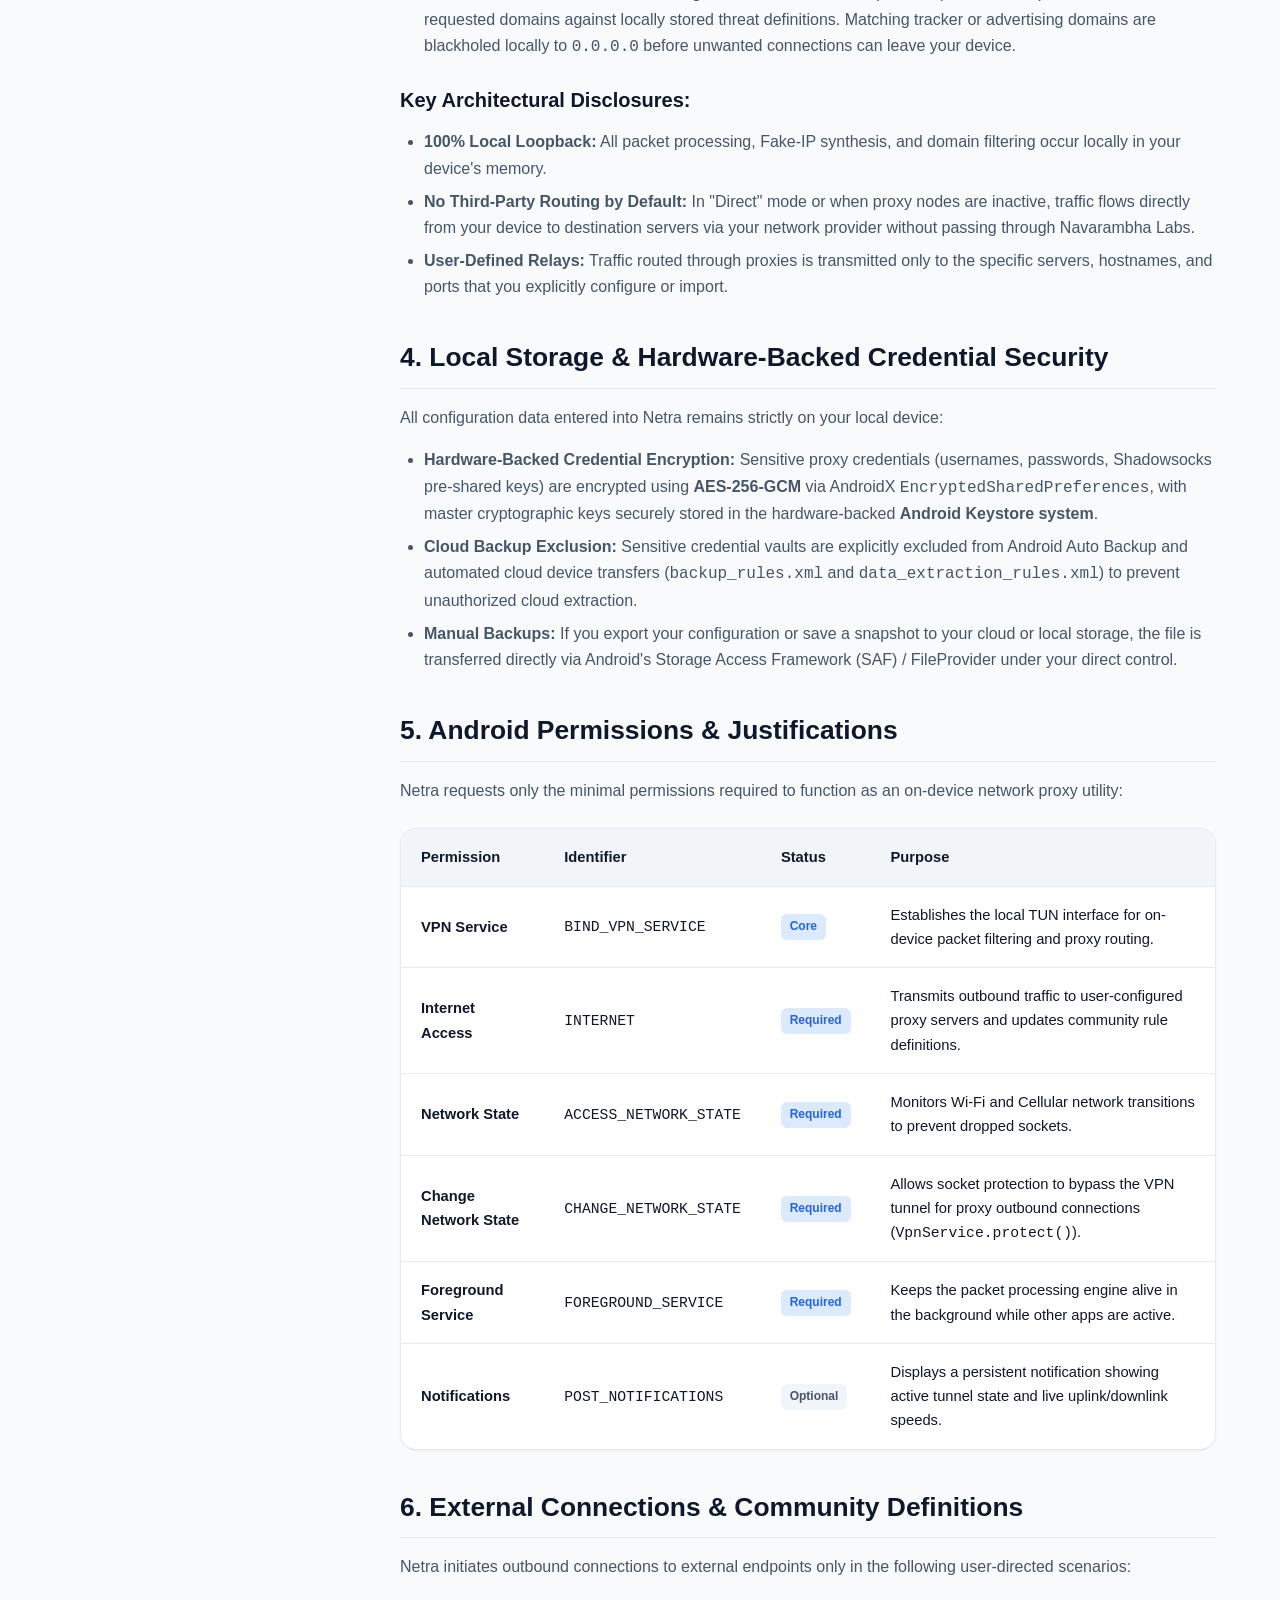
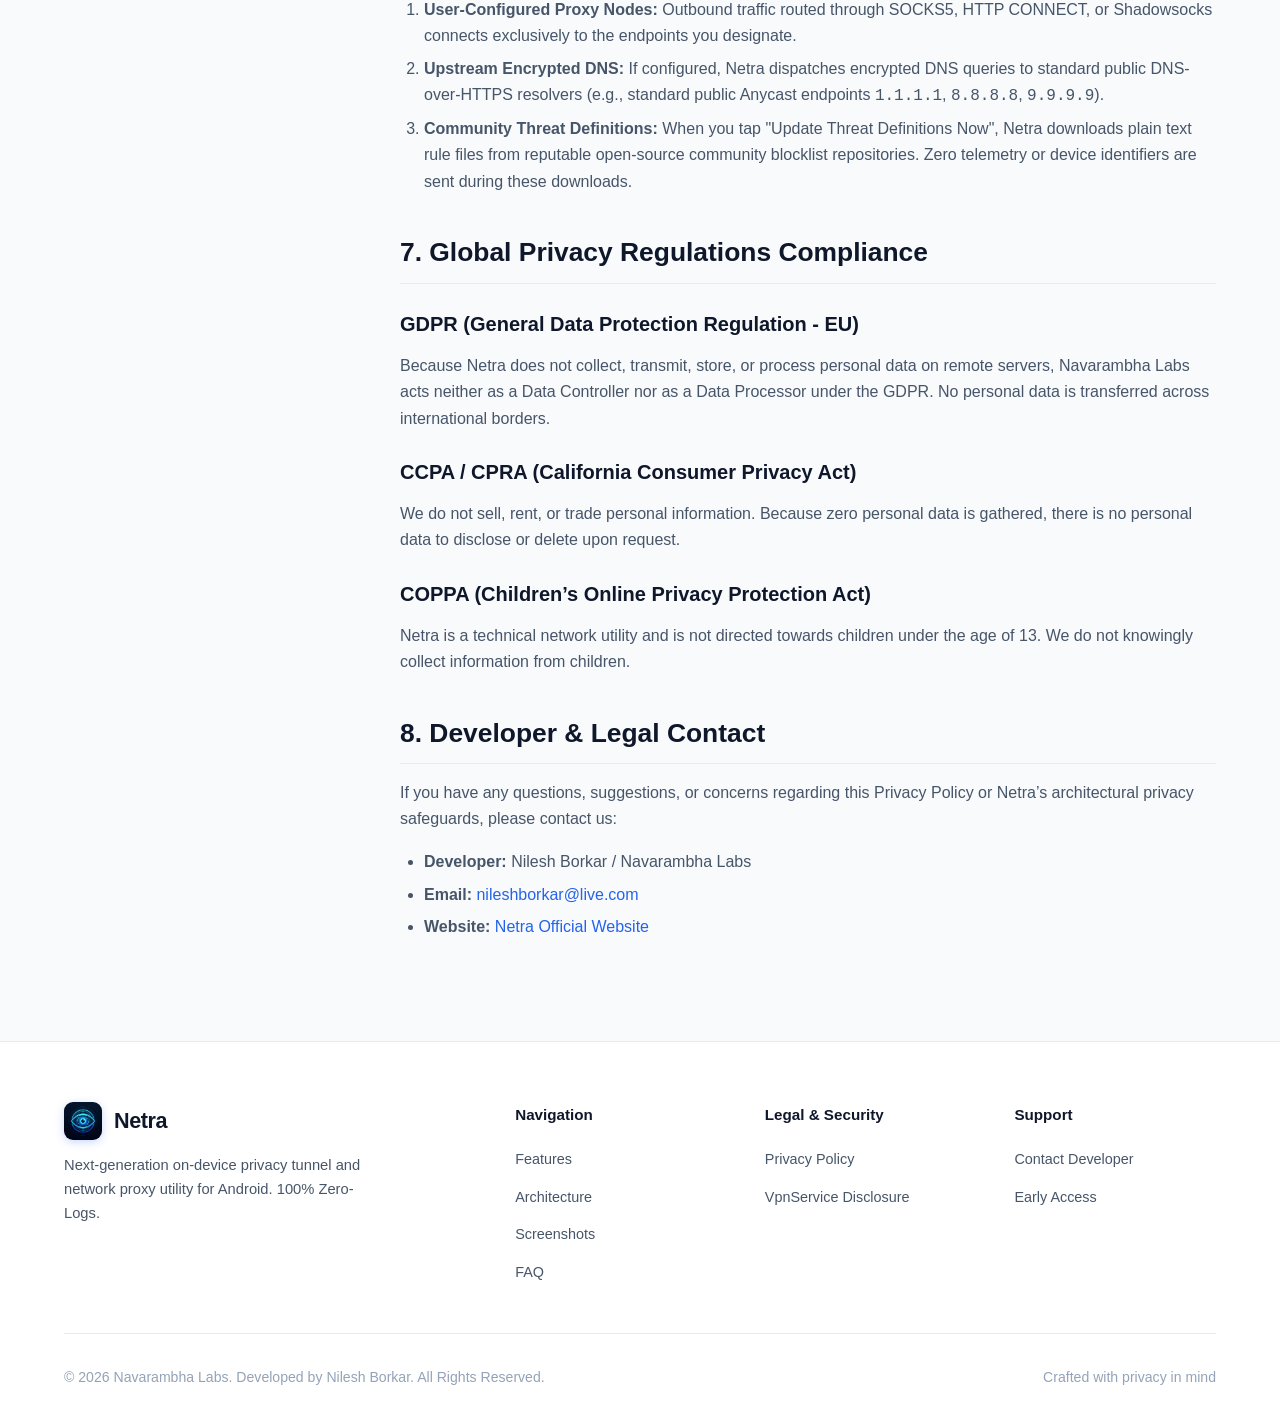
==== commit 58e369ca: "docs(compliance): sanitize third-party brand names from website and privacy policy" ====
--- a/privacy.html
+++ b/privacy.html
@@ -126,8 +126,8 @@
           <p>All configuration data entered into Netra remains strictly on your local device:</p>
           <ul>
             <li><strong>Hardware-Backed Credential Encryption:</strong> Sensitive proxy credentials (usernames, passwords, Shadowsocks pre-shared keys) are encrypted using <strong>AES-256-GCM</strong> via AndroidX <code>EncryptedSharedPreferences</code>, with master cryptographic keys securely stored in the hardware-backed <strong>Android Keystore system</strong>.</li>
-            <li><strong>Cloud Backup Exclusion:</strong> Sensitive credential vaults are explicitly excluded from Android Auto Backup and Google Drive device transfers (<code>backup_rules.xml</code> and <code>data_extraction_rules.xml</code>) to prevent unauthorized cloud extraction.</li>
-            <li><strong>Manual Backups:</strong> If you export your configuration or save a snapshot to Google Drive, the file is transferred directly via Android's Storage Access Framework (SAF) / FileProvider under your direct control.</li>
+            <li><strong>Cloud Backup Exclusion:</strong> Sensitive credential vaults are explicitly excluded from Android Auto Backup and automated cloud device transfers (<code>backup_rules.xml</code> and <code>data_extraction_rules.xml</code>) to prevent unauthorized cloud extraction.</li>
+            <li><strong>Manual Backups:</strong> If you export your configuration or save a snapshot to your cloud or local storage, the file is transferred directly via Android's Storage Access Framework (SAF) / FileProvider under your direct control.</li>
           </ul>
 
           <h2 id="permissions">5. Android Permissions & Justifications</h2>
@@ -188,8 +188,8 @@
           <p>Netra initiates outbound connections to external endpoints only in the following user-directed scenarios:</p>
           <ol>
             <li><strong>User-Configured Proxy Nodes:</strong> Outbound traffic routed through SOCKS5, HTTP CONNECT, or Shadowsocks connects exclusively to the endpoints you designate.</li>
-            <li><strong>Upstream Encrypted DNS:</strong> If configured, Netra dispatches encrypted DNS queries to standard public resolvers (e.g., Cloudflare <code>1.1.1.1</code>, Google <code>8.8.8.8</code>, Quad9 <code>9.9.9.9</code>).</li>
-            <li><strong>Community Threat Definitions:</strong> When you tap "Update Threat Definitions Now", Netra downloads plain text rule files from reputable public repositories (such as StevenBlack unified hosts). Zero telemetry or device identifiers are sent during these downloads.</li>
+            <li><strong>Upstream Encrypted DNS:</strong> If configured, Netra dispatches encrypted DNS queries to standard public DNS-over-HTTPS resolvers (e.g., standard public Anycast endpoints <code>1.1.1.1</code>, <code>8.8.8.8</code>, <code>9.9.9.9</code>).</li>
+            <li><strong>Community Threat Definitions:</strong> When you tap "Update Threat Definitions Now", Netra downloads plain text rule files from reputable open-source community blocklist repositories. Zero telemetry or device identifiers are sent during these downloads.</li>
           </ol>
 
           <h2 id="regulations">7. Global Privacy Regulations Compliance</h2>
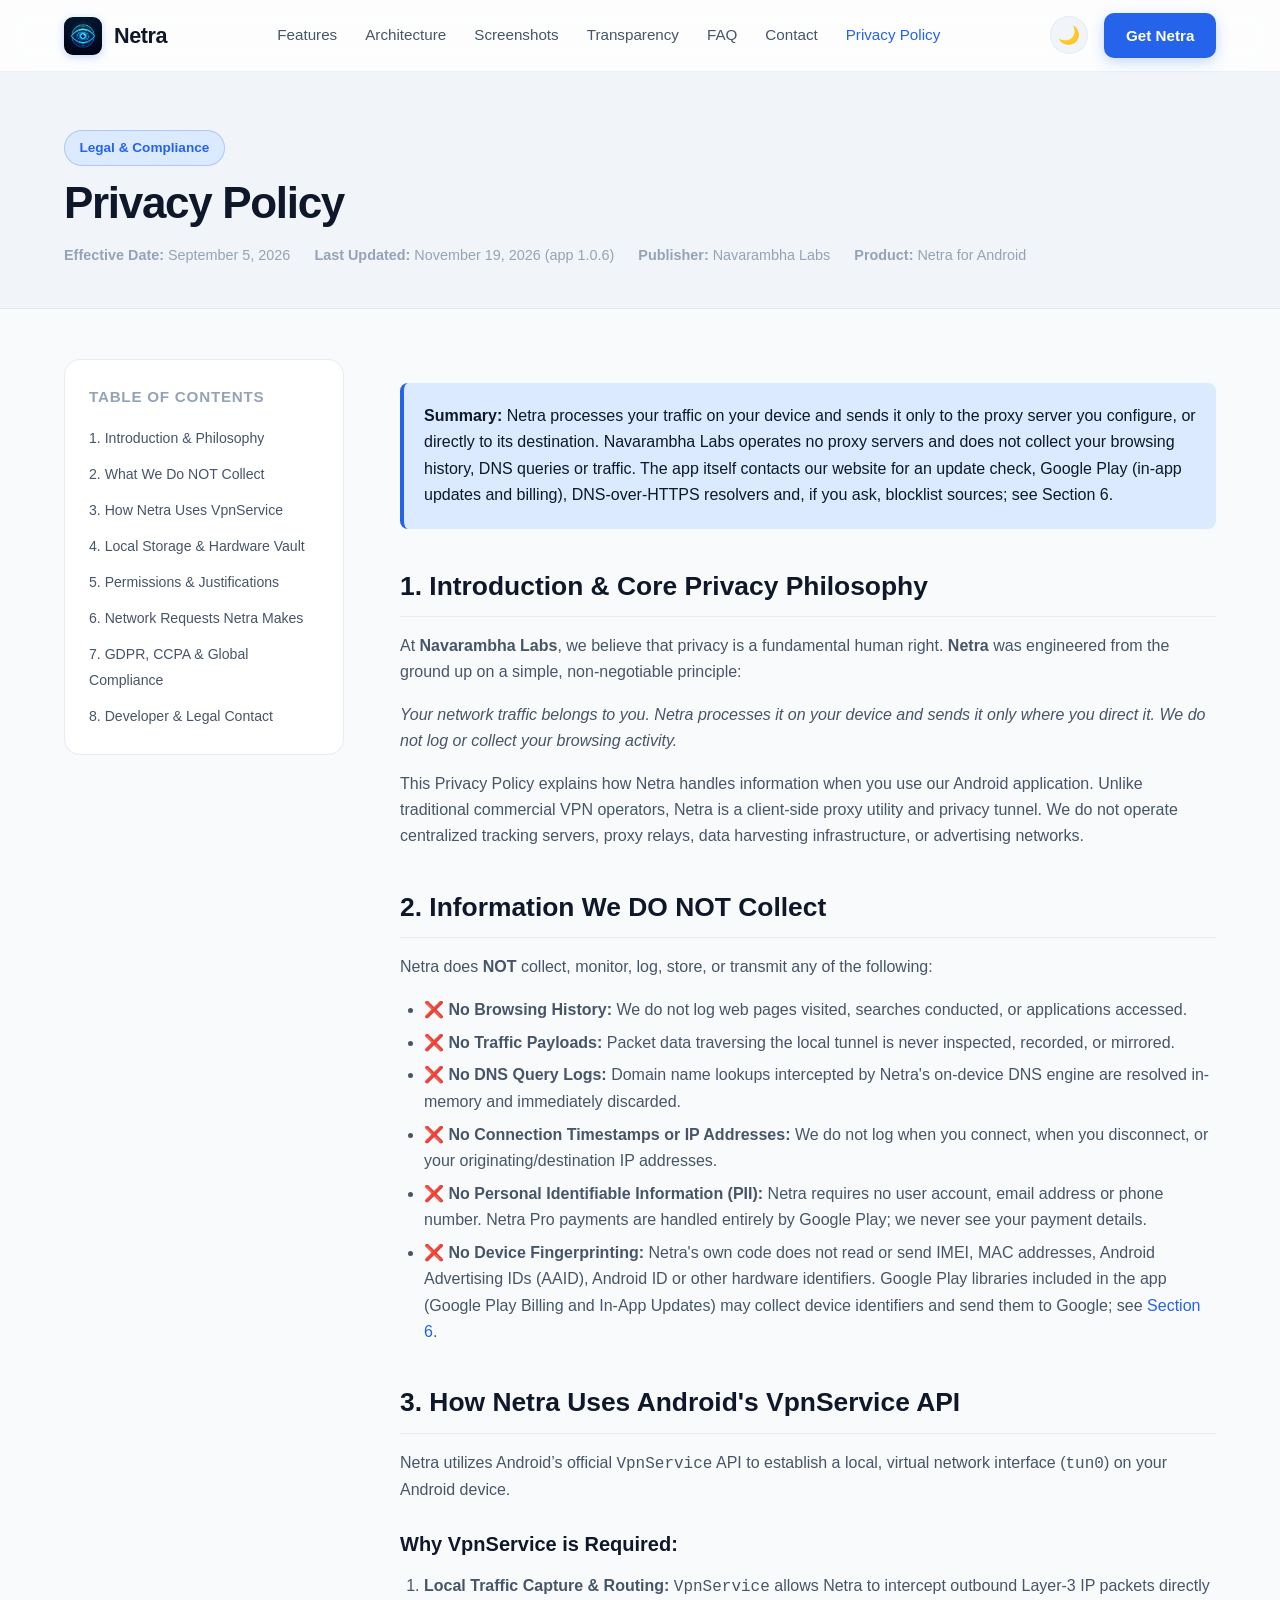
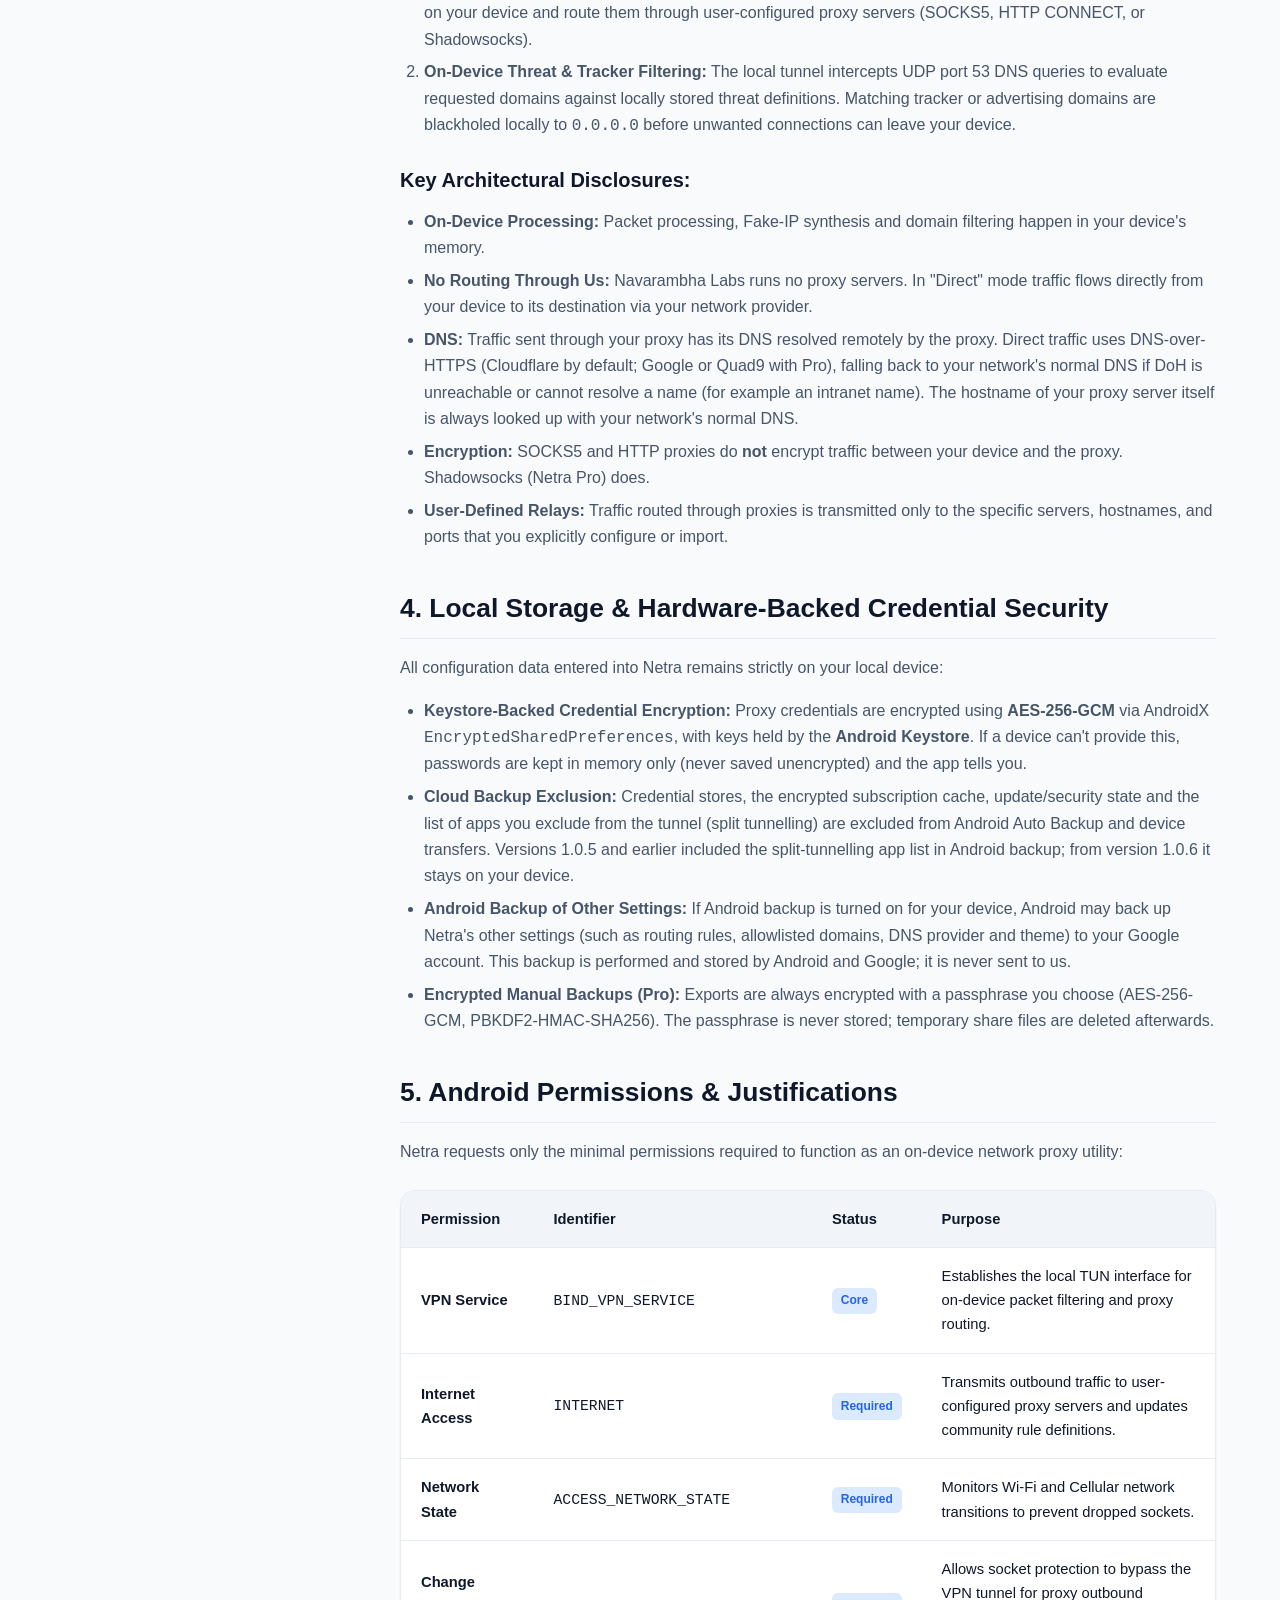
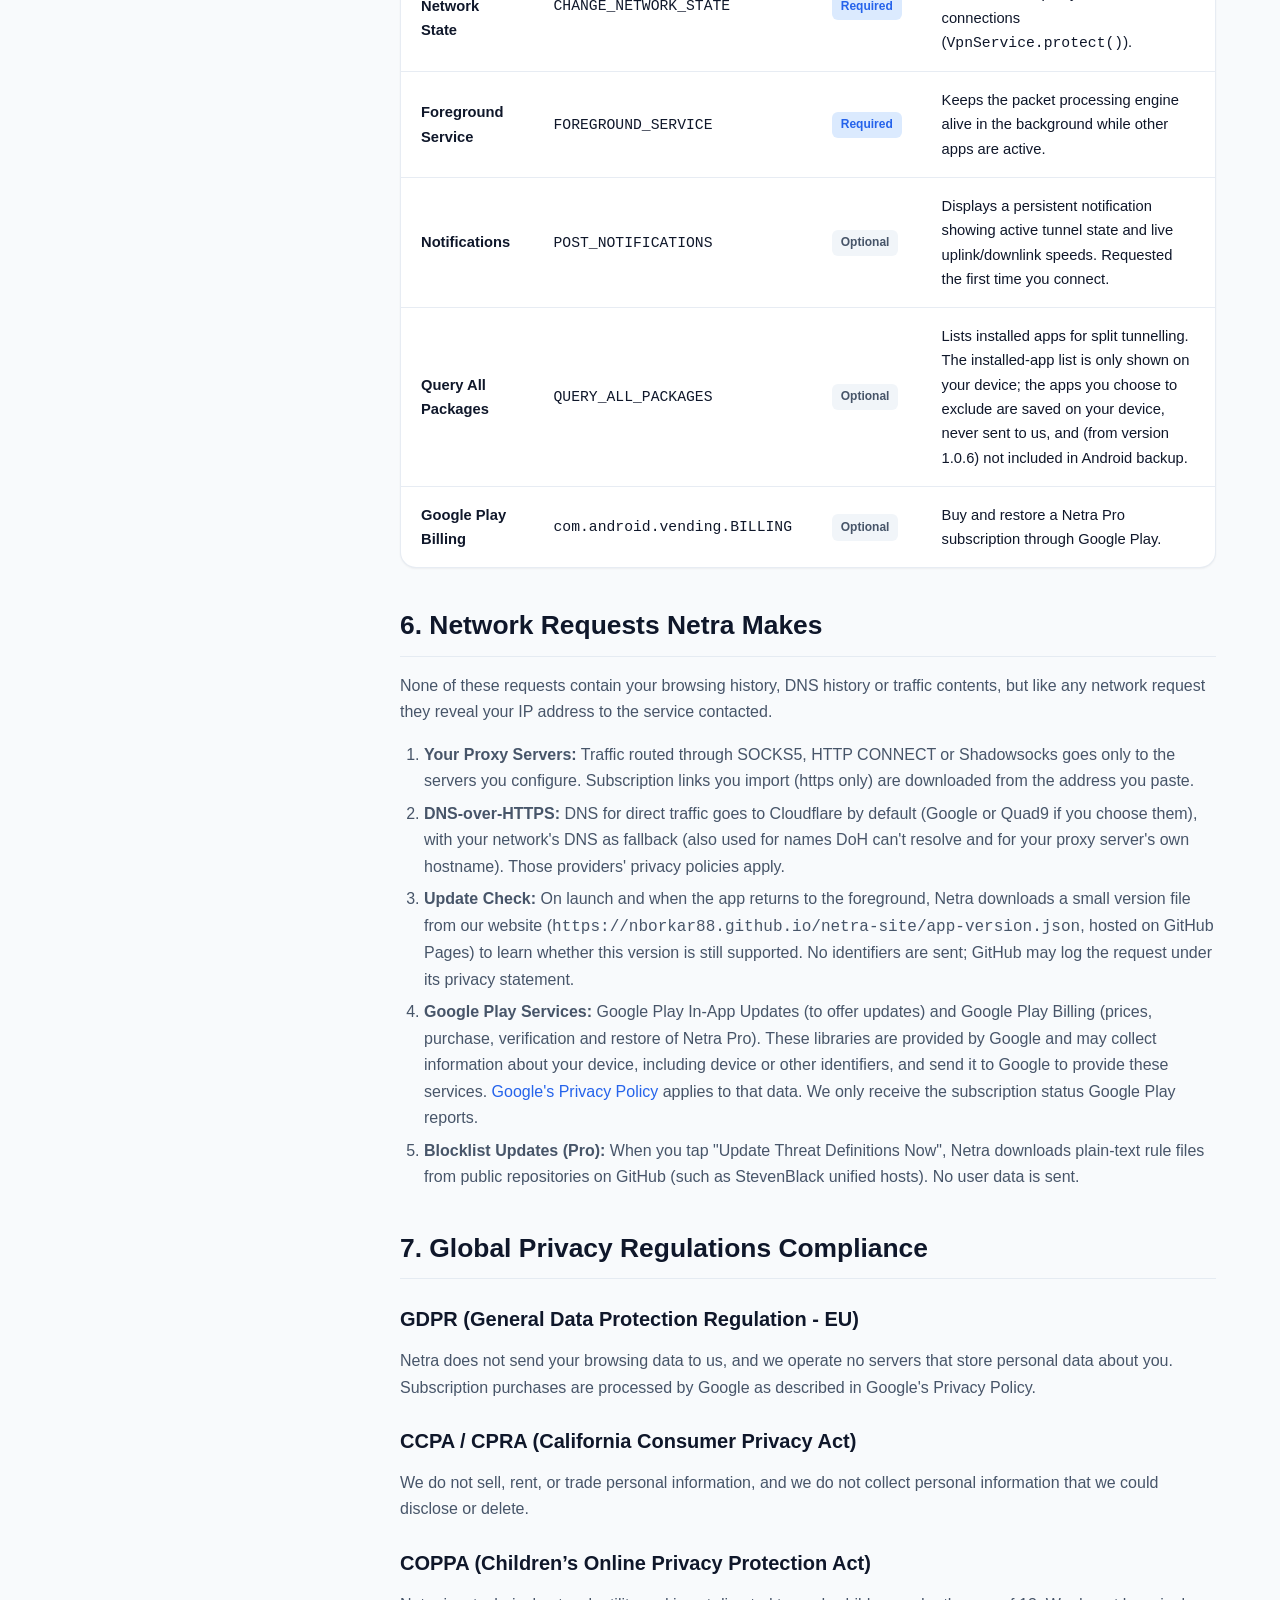
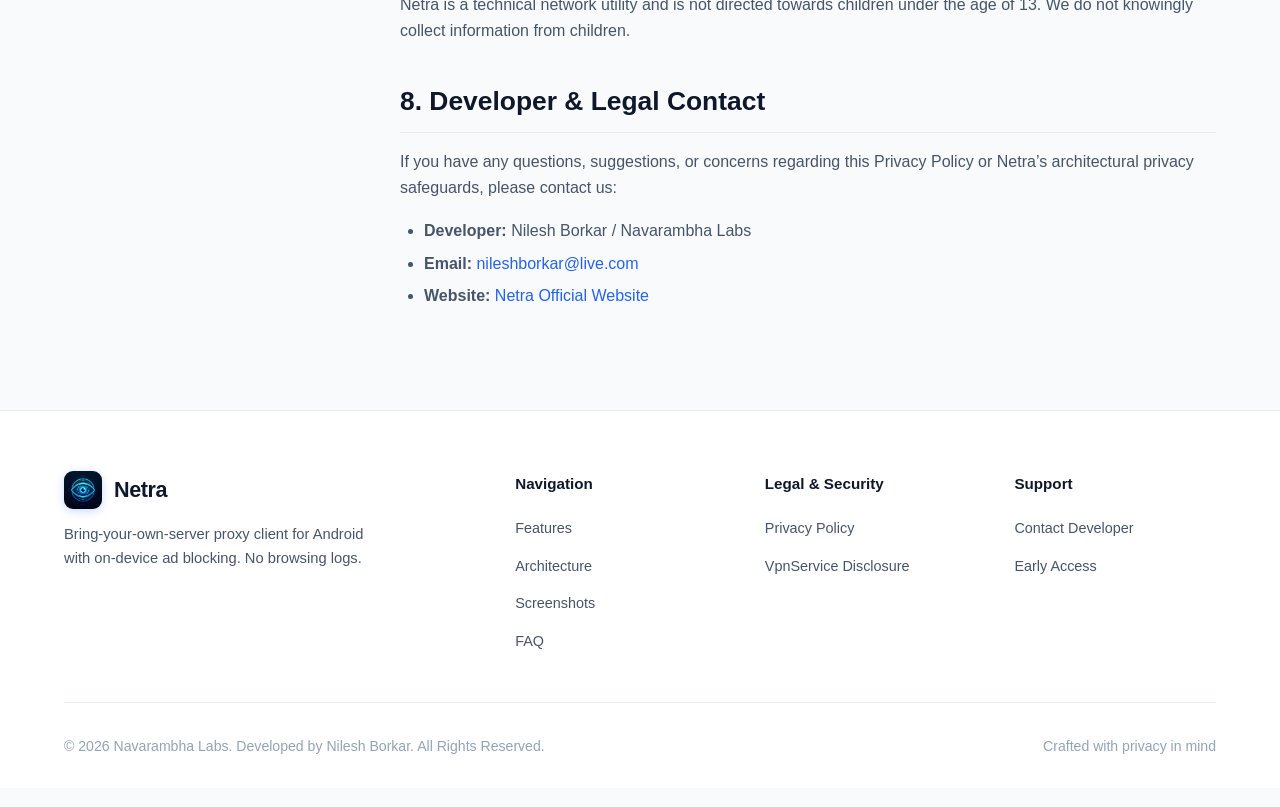
==== commit ae333b81: "Privacy policy: disclose Google Play device IDs and backup handling (app 1.0.6)" ====
--- a/privacy.html
+++ b/privacy.html
@@ -4,15 +4,15 @@
   <meta charset="UTF-8">
   <meta name="viewport" content="width=device-width, initial-scale=1.0">
   <title>Privacy Policy — Netra Privacy Tunnel & Network Proxy</title>
-  <meta name="description" content="Official Privacy Policy for Netra — on-device privacy tunnel and network proxy utility for Android. Explaining our strict Zero-Logs guarantee and VpnService usage.">
+  <meta name="description" content="Privacy Policy for Netra, a bring-your-own-server proxy client for Android: what stays on your device, and every network request the app makes.">
   <meta name="robots" content="index, follow">
   <meta name="author" content="Navarambha Labs">
   <link rel="canonical" href="https://nborkar88.github.io/netra-site/privacy.html">
 
   <!-- Open Graph -->
   <meta property="og:type" content="website">
-  <meta property="og:title" content="Netra Privacy Policy — Zero-Logs & On-Device Security">
-  <meta property="og:description" content="Netra operates 100% locally on your device with hardware credential encryption and strict zero logging.">
+  <meta property="og:title" content="Netra Privacy Policy">
+  <meta property="og:description" content="We don't collect your browsing data. This policy lists every network request Netra makes.">
   <meta property="og:url" content="https://nborkar88.github.io/netra-site/privacy.html">
   <meta property="og:image" content="https://nborkar88.github.io/netra-site/assets/icon_512.png">
 
@@ -57,6 +57,7 @@
       <h1 class="hero-title" style="margin-top: 0.75rem; font-size: 2.75rem;">Privacy Policy</h1>
       <div class="legal-meta">
         <span><strong>Effective Date:</strong> September 5, 2026</span>
+        <span><strong>Last Updated:</strong> November 19, 2026 (app 1.0.6)</span>
         <span><strong>Publisher:</strong> Navarambha Labs</span>
         <span><strong>Product:</strong> Netra for Android</span>
       </div>
@@ -73,11 +74,11 @@
           <h4>Table of Contents</h4>
           <ul>
             <li><a href="#intro">1. Introduction & Philosophy</a></li>
-            <li><a href="#zerolog">2. Zero-Log Policy (What We Do NOT Collect)</a></li>
+            <li><a href="#zerolog">2. What We Do NOT Collect</a></li>
             <li><a href="#vpnservice">3. How Netra Uses VpnService</a></li>
             <li><a href="#security">4. Local Storage & Hardware Vault</a></li>
             <li><a href="#permissions">5. Permissions & Justifications</a></li>
-            <li><a href="#thirdparty">6. External Connections & Blocklists</a></li>
+            <li><a href="#thirdparty">6. Network Requests Netra Makes</a></li>
             <li><a href="#regulations">7. GDPR, CCPA & Global Compliance</a></li>
             <li><a href="#contact">8. Developer & Legal Contact</a></li>
           </ul>
@@ -87,23 +88,23 @@
         <article class="legal-content">
           
           <div class="callout-box">
-            <strong>Summary:</strong> Netra operates entirely locally on your device. We enforce a strict, uncompromising Zero-Log Policy. Your traffic, browsing history, and DNS queries never pass through centralized servers owned or operated by Navarambha Labs.
+            <strong>Summary:</strong> Netra processes your traffic on your device and sends it only to the proxy server you configure, or directly to its destination. Navarambha Labs operates no proxy servers and does not collect your browsing history, DNS queries or traffic. The app itself contacts our website for an update check, Google Play (in-app updates and billing), DNS-over-HTTPS resolvers and, if you ask, blocklist sources; see Section 6.
           </div>
 
           <h2 id="intro">1. Introduction & Core Privacy Philosophy</h2>
           <p>At <strong>Navarambha Labs</strong>, we believe that privacy is a fundamental human right. <strong>Netra</strong> was engineered from the ground up on a simple, non-negotiable principle:</p>
-          <p><em>Your network traffic belongs to you and no one else. Netra operates entirely locally on your device and enforces a strict, uncompromising Zero-Log Policy.</em></p>
+          <p><em>Your network traffic belongs to you. Netra processes it on your device and sends it only where you direct it. We do not log or collect your browsing activity.</em></p>
           <p>This Privacy Policy explains how Netra handles information when you use our Android application. Unlike traditional commercial VPN operators, Netra is a client-side proxy utility and privacy tunnel. We do not operate centralized tracking servers, proxy relays, data harvesting infrastructure, or advertising networks.</p>
 
-          <h2 id="zerolog">2. Information We DO NOT Collect (Zero-Log Policy)</h2>
+          <h2 id="zerolog">2. Information We DO NOT Collect</h2>
           <p>Netra does <strong>NOT</strong> collect, monitor, log, store, or transmit any of the following:</p>
           <ul>
             <li>❌ <strong>No Browsing History:</strong> We do not log web pages visited, searches conducted, or applications accessed.</li>
             <li>❌ <strong>No Traffic Payloads:</strong> Packet data traversing the local tunnel is never inspected, recorded, or mirrored.</li>
             <li>❌ <strong>No DNS Query Logs:</strong> Domain name lookups intercepted by Netra's on-device DNS engine are resolved in-memory and immediately discarded.</li>
             <li>❌ <strong>No Connection Timestamps or IP Addresses:</strong> We do not log when you connect, when you disconnect, or your originating/destination IP addresses.</li>
-            <li>❌ <strong>No Personal Identifiable Information (PII):</strong> Netra requires no user accounts, no email addresses, no telephone numbers, and no payment card data.</li>
-            <li>❌ <strong>No Device Fingerprinting:</strong> We do not track IMEI, MAC addresses, Android Advertising IDs (AAID), or hardware identifiers.</li>
+            <li>❌ <strong>No Personal Identifiable Information (PII):</strong> Netra requires no user account, email address or phone number. Netra Pro payments are handled entirely by Google Play; we never see your payment details.</li>
+            <li>❌ <strong>No Device Fingerprinting:</strong> Netra's own code does not read or send IMEI, MAC addresses, Android Advertising IDs (AAID), Android ID or other hardware identifiers. Google Play libraries included in the app (Google Play Billing and In-App Updates) may collect device identifiers and send them to Google; see <a href="#thirdparty">Section 6</a>.</li>
           </ul>
 
           <h2 id="vpnservice">3. How Netra Uses Android's VpnService API</h2>
@@ -117,17 +118,20 @@
 
           <h3>Key Architectural Disclosures:</h3>
           <ul>
-            <li><strong>100% Local Loopback:</strong> All packet processing, Fake-IP synthesis, and domain filtering occur locally in your device's memory.</li>
-            <li><strong>No Third-Party Routing by Default:</strong> In "Direct" mode or when proxy nodes are inactive, traffic flows directly from your device to destination servers via your network provider without passing through Navarambha Labs.</li>
+            <li><strong>On-Device Processing:</strong> Packet processing, Fake-IP synthesis and domain filtering happen in your device's memory.</li>
+            <li><strong>No Routing Through Us:</strong> Navarambha Labs runs no proxy servers. In "Direct" mode traffic flows directly from your device to its destination via your network provider.</li>
+            <li><strong>DNS:</strong> Traffic sent through your proxy has its DNS resolved remotely by the proxy. Direct traffic uses DNS-over-HTTPS (Cloudflare by default; Google or Quad9 with Pro), falling back to your network's normal DNS if DoH is unreachable or cannot resolve a name (for example an intranet name). The hostname of your proxy server itself is always looked up with your network's normal DNS.</li>
+            <li><strong>Encryption:</strong> SOCKS5 and HTTP proxies do <strong>not</strong> encrypt traffic between your device and the proxy. Shadowsocks (Netra Pro) does.</li>
             <li><strong>User-Defined Relays:</strong> Traffic routed through proxies is transmitted only to the specific servers, hostnames, and ports that you explicitly configure or import.</li>
           </ul>
 
           <h2 id="security">4. Local Storage & Hardware-Backed Credential Security</h2>
           <p>All configuration data entered into Netra remains strictly on your local device:</p>
           <ul>
-            <li><strong>Hardware-Backed Credential Encryption:</strong> Sensitive proxy credentials (usernames, passwords, Shadowsocks pre-shared keys) are encrypted using <strong>AES-256-GCM</strong> via AndroidX <code>EncryptedSharedPreferences</code>, with master cryptographic keys securely stored in the hardware-backed <strong>Android Keystore system</strong>.</li>
-            <li><strong>Cloud Backup Exclusion:</strong> Sensitive credential vaults are explicitly excluded from Android Auto Backup and automated cloud device transfers (<code>backup_rules.xml</code> and <code>data_extraction_rules.xml</code>) to prevent unauthorized cloud extraction.</li>
-            <li><strong>Manual Backups:</strong> If you export your configuration or save a snapshot to your cloud or local storage, the file is transferred directly via Android's Storage Access Framework (SAF) / FileProvider under your direct control.</li>
+            <li><strong>Keystore-Backed Credential Encryption:</strong> Proxy credentials are encrypted using <strong>AES-256-GCM</strong> via AndroidX <code>EncryptedSharedPreferences</code>, with keys held by the <strong>Android Keystore</strong>. If a device can't provide this, passwords are kept in memory only (never saved unencrypted) and the app tells you.</li>
+            <li><strong>Cloud Backup Exclusion:</strong> Credential stores, the encrypted subscription cache, update/security state and the list of apps you exclude from the tunnel (split tunnelling) are excluded from Android Auto Backup and device transfers. Versions 1.0.5 and earlier included the split-tunnelling app list in Android backup; from version 1.0.6 it stays on your device.</li>
+            <li><strong>Android Backup of Other Settings:</strong> If Android backup is turned on for your device, Android may back up Netra's other settings (such as routing rules, allowlisted domains, DNS provider and theme) to your Google account. This backup is performed and stored by Android and Google; it is never sent to us.</li>
+            <li><strong>Encrypted Manual Backups (Pro):</strong> Exports are always encrypted with a passphrase you choose (AES-256-GCM, PBKDF2-HMAC-SHA256). The passphrase is never stored; temporary share files are deleted afterwards.</li>
           </ul>
 
           <h2 id="permissions">5. Android Permissions & Justifications</h2>
@@ -178,27 +182,41 @@
                   <td><strong>Notifications</strong></td>
                   <td><code>POST_NOTIFICATIONS</code></td>
                   <td><span class="badge-tag badge-optional">Optional</span></td>
-                  <td>Displays a persistent notification showing active tunnel state and live uplink/downlink speeds.</td>
+                  <td>Displays a persistent notification showing active tunnel state and live uplink/downlink speeds. Requested the first time you connect.</td>
+                </tr>
+                <tr>
+                  <td><strong>Query All Packages</strong></td>
+                  <td><code>QUERY_ALL_PACKAGES</code></td>
+                  <td><span class="badge-tag badge-optional">Optional</span></td>
+                  <td>Lists installed apps for split tunnelling. The installed-app list is only shown on your device; the apps you choose to exclude are saved on your device, never sent to us, and (from version 1.0.6) not included in Android backup.</td>
+                </tr>
+                <tr>
+                  <td><strong>Google Play Billing</strong></td>
+                  <td><code>com.android.vending.BILLING</code></td>
+                  <td><span class="badge-tag badge-optional">Optional</span></td>
+                  <td>Buy and restore a Netra Pro subscription through Google Play.</td>
                 </tr>
               </tbody>
             </table>
           </div>
 
-          <h2 id="thirdparty">6. External Connections & Community Definitions</h2>
-          <p>Netra initiates outbound connections to external endpoints only in the following user-directed scenarios:</p>
+          <h2 id="thirdparty">6. Network Requests Netra Makes</h2>
+          <p>None of these requests contain your browsing history, DNS history or traffic contents, but like any network request they reveal your IP address to the service contacted.</p>
           <ol>
-            <li><strong>User-Configured Proxy Nodes:</strong> Outbound traffic routed through SOCKS5, HTTP CONNECT, or Shadowsocks connects exclusively to the endpoints you designate.</li>
-            <li><strong>Upstream Encrypted DNS:</strong> If configured, Netra dispatches encrypted DNS queries to standard public DNS-over-HTTPS resolvers (e.g., standard public Anycast endpoints <code>1.1.1.1</code>, <code>8.8.8.8</code>, <code>9.9.9.9</code>).</li>
-            <li><strong>Community Threat Definitions:</strong> When you tap "Update Threat Definitions Now", Netra downloads plain text rule files from reputable open-source community blocklist repositories. Zero telemetry or device identifiers are sent during these downloads.</li>
+            <li><strong>Your Proxy Servers:</strong> Traffic routed through SOCKS5, HTTP CONNECT or Shadowsocks goes only to the servers you configure. Subscription links you import (https only) are downloaded from the address you paste.</li>
+            <li><strong>DNS-over-HTTPS:</strong> DNS for direct traffic goes to Cloudflare by default (Google or Quad9 if you choose them), with your network's DNS as fallback (also used for names DoH can't resolve and for your proxy server's own hostname). Those providers' privacy policies apply.</li>
+            <li><strong>Update Check:</strong> On launch and when the app returns to the foreground, Netra downloads a small version file from our website (<code>https://nborkar88.github.io/netra-site/app-version.json</code>, hosted on GitHub Pages) to learn whether this version is still supported. No identifiers are sent; GitHub may log the request under its privacy statement.</li>
+            <li><strong>Google Play Services:</strong> Google Play In-App Updates (to offer updates) and Google Play Billing (prices, purchase, verification and restore of Netra Pro). These libraries are provided by Google and may collect information about your device, including device or other identifiers, and send it to Google to provide these services. <a href="https://policies.google.com/privacy" target="_blank" rel="noopener">Google's Privacy Policy</a> applies to that data. We only receive the subscription status Google Play reports.</li>
+            <li><strong>Blocklist Updates (Pro):</strong> When you tap "Update Threat Definitions Now", Netra downloads plain-text rule files from public repositories on GitHub (such as StevenBlack unified hosts). No user data is sent.</li>
           </ol>
 
           <h2 id="regulations">7. Global Privacy Regulations Compliance</h2>
           
           <h3>GDPR (General Data Protection Regulation - EU)</h3>
-          <p>Because Netra does not collect, transmit, store, or process personal data on remote servers, Navarambha Labs acts neither as a Data Controller nor as a Data Processor under the GDPR. No personal data is transferred across international borders.</p>
+          <p>Netra does not send your browsing data to us, and we operate no servers that store personal data about you. Subscription purchases are processed by Google as described in Google's Privacy Policy.</p>
 
           <h3>CCPA / CPRA (California Consumer Privacy Act)</h3>
-          <p>We do not sell, rent, or trade personal information. Because zero personal data is gathered, there is no personal data to disclose or delete upon request.</p>
+          <p>We do not sell, rent, or trade personal information, and we do not collect personal information that we could disclose or delete.</p>
 
           <h3>COPPA (Children’s Online Privacy Protection Act)</h3>
           <p>Netra is a technical network utility and is not directed towards children under the age of 13. We do not knowingly collect information from children.</p>
@@ -225,7 +243,7 @@
             <img src="assets/icon_512.png" alt="Netra Icon" class="brand-icon">
             <span>Netra</span>
           </div>
-          <p>Next-generation on-device privacy tunnel and network proxy utility for Android. 100% Zero-Logs.</p>
+          <p>Bring-your-own-server proxy client for Android with on-device ad blocking. No browsing logs.</p>
         </div>
 
         <div class="footer-col">
